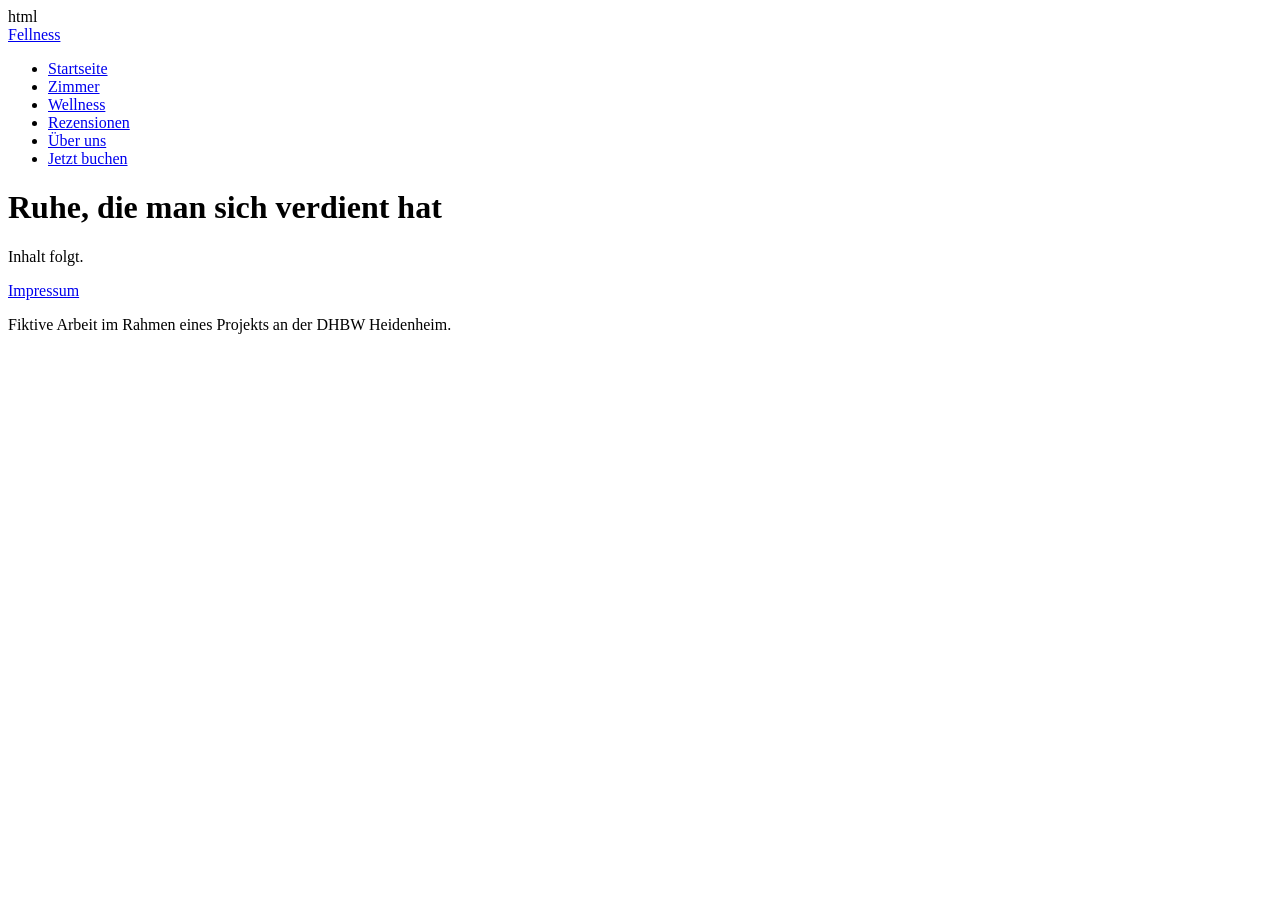
==== buchung.html @ 5ce26e52 "feat: alle Seiten mit Header und Footer anlegen" ====
html
<!DOCTYPE html>
<html lang="de">
<head>
  <meta charset="UTF-8">
  <meta name="viewport" content="width=device-width, initial-scale=1">
  <title>Fellness – Wellness-Hotel</title>
  <link rel="stylesheet" href="css/style.css">
</head>
<body>
  <header>
    <a href="index.html">Fellness</a>
    <nav aria-label="Hauptnavigation">
      <ul>
        <li><a href="index.html" aria-current="page">Startseite</a></li>
        <li><a href="zimmer.html">Zimmer</a></li>
        <li><a href="wellness.html">Wellness</a></li>
        <li><a href="rezensionen.html">Rezensionen</a></li>
        <li><a href="ueber-uns.html">Über uns</a></li>
        <li><a href="buchung.html">Jetzt buchen</a></li>
      </ul>
    </nav>
  </header>

  <main>
    <h1>Ruhe, die man sich verdient hat</h1>
    <p>Inhalt folgt.</p>
  </main>

  <footer>
    <p><a href="impressum.html">Impressum</a></p>
    <p>Fiktive Arbeit im Rahmen eines Projekts an der DHBW Heidenheim.</p>
  </footer>
</body>
</html>
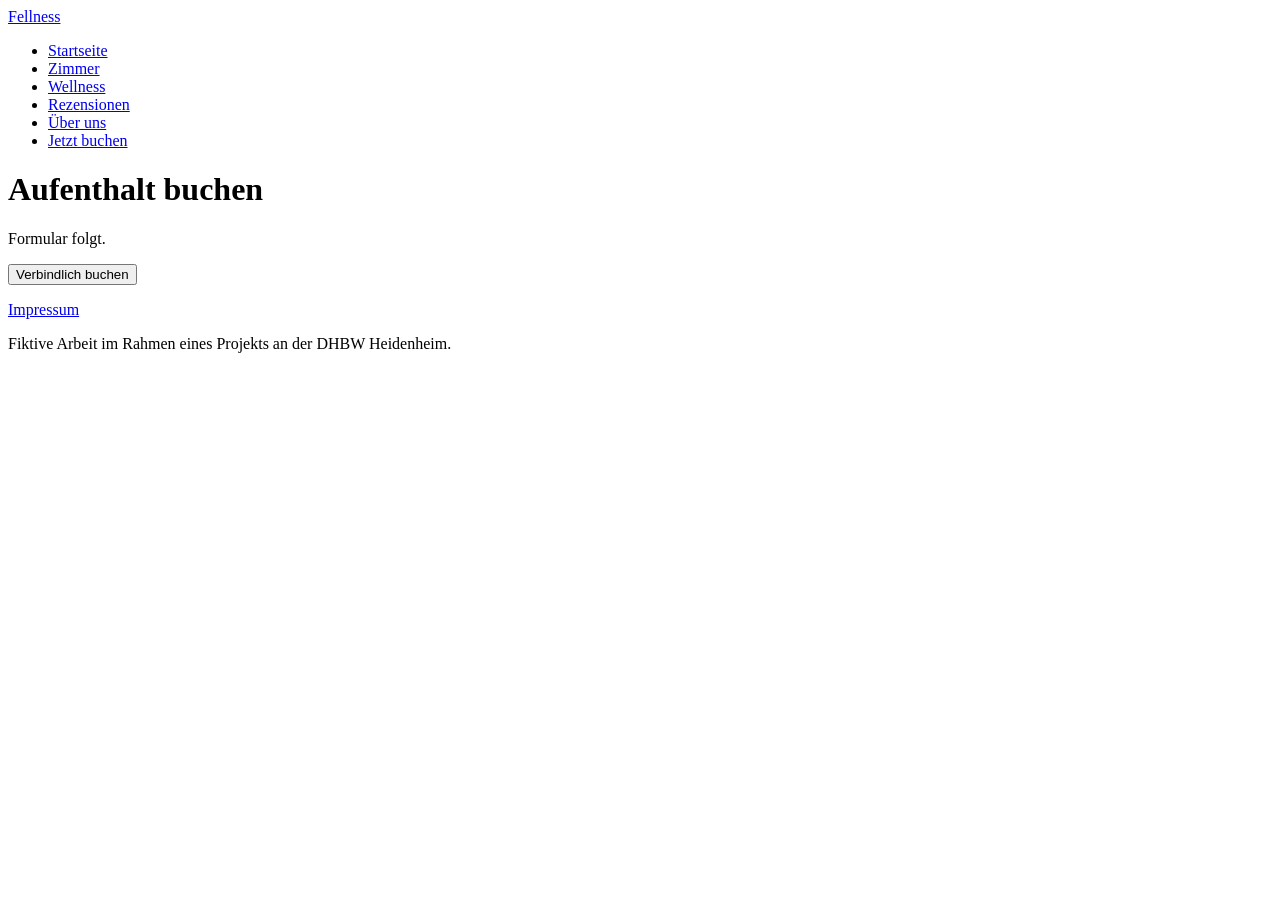
==== commit 2c27b5c1: "fix: vollständige Seiten mit eigenem Titel und h1 - Seiten waren Kopien der index.html bzw. unvollst" ====
--- a/buchung.html
+++ b/buchung.html
@@ -1,10 +1,9 @@
-html
 <!DOCTYPE html>
 <html lang="de">
 <head>
   <meta charset="UTF-8">
   <meta name="viewport" content="width=device-width, initial-scale=1">
-  <title>Fellness – Wellness-Hotel</title>
+  <title>Buchung – Fellness</title>
   <link rel="stylesheet" href="css/style.css">
 </head>
 <body>
@@ -12,19 +11,22 @@
     <a href="index.html">Fellness</a>
     <nav aria-label="Hauptnavigation">
       <ul>
-        <li><a href="index.html" aria-current="page">Startseite</a></li>
+        <li><a href="index.html">Startseite</a></li>
         <li><a href="zimmer.html">Zimmer</a></li>
         <li><a href="wellness.html">Wellness</a></li>
         <li><a href="rezensionen.html">Rezensionen</a></li>
         <li><a href="ueber-uns.html">Über uns</a></li>
-        <li><a href="buchung.html">Jetzt buchen</a></li>
+        <li><a href="buchung.html" aria-current="page">Jetzt buchen</a></li>
       </ul>
     </nav>
   </header>
 
   <main>
-    <h1>Ruhe, die man sich verdient hat</h1>
-    <p>Inhalt folgt.</p>
+    <h1>Aufenthalt buchen</h1>
+    <p>Formular folgt.</p>
+    <form action="danke.html">
+      <button type="submit">Verbindlich buchen</button>
+    </form>
   </main>
 
   <footer>
@@ -32,4 +34,4 @@
     <p>Fiktive Arbeit im Rahmen eines Projekts an der DHBW Heidenheim.</p>
   </footer>
 </body>
-</html>+</html>
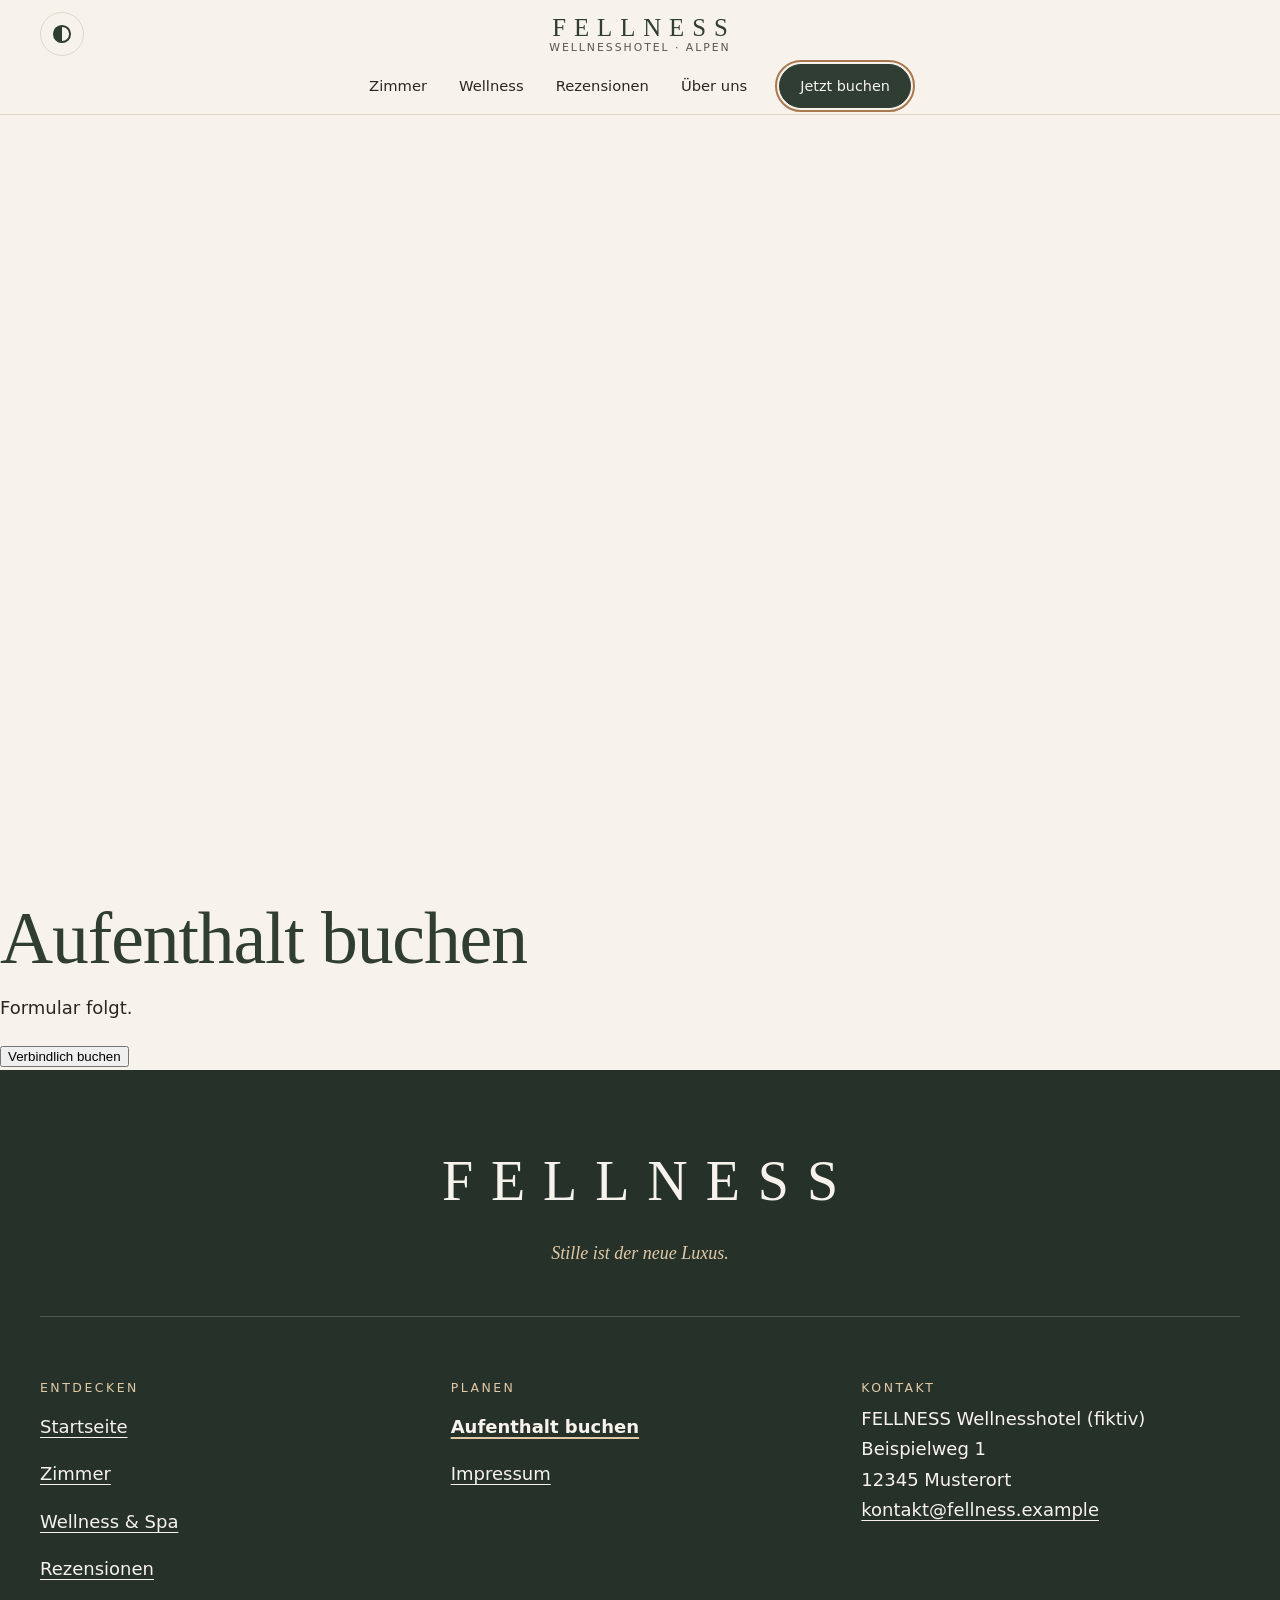
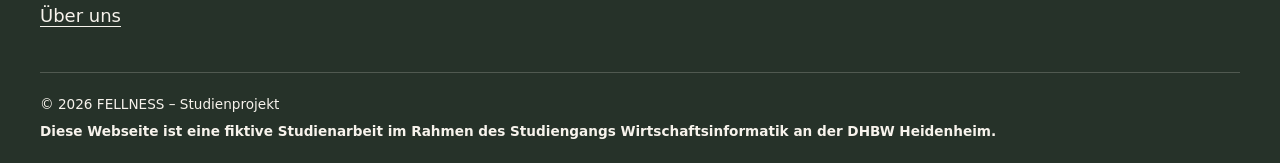
==== commit e87a7cee: "feat: Header und Footer für index, zimmer, zimmer-detail, buchung, danke" ====
--- a/buchung.html
+++ b/buchung.html
@@ -8,20 +8,33 @@
 </head>
 <body>
   <header>
-    <a href="index.html">Fellness</a>
-    <nav aria-label="Hauptnavigation">
-      <ul>
-        <li><a href="index.html">Startseite</a></li>
-        <li><a href="zimmer.html">Zimmer</a></li>
-        <li><a href="wellness.html">Wellness</a></li>
-        <li><a href="rezensionen.html">Rezensionen</a></li>
-        <li><a href="ueber-uns.html">Über uns</a></li>
-        <li><a href="buchung.html" aria-current="page">Jetzt buchen</a></li>
-      </ul>
-    </nav>
+  <input type="checkbox" id="darkmode-toggle" class="visually-hidden">
+  <div class="site-wrapper">
+    <a class="skip-link" href="#main">Zum Inhalt springen</a>
+
+    <header class="site-header">
+      <div class="container header-inner">
+        <label class="darkmode-label" for="darkmode-toggle"><span class="visually-hidden">Dunkles Design ein- oder ausschalten</span></label>
+        <a class="brand" href="index.html">
+          <span class="brand-name">FELLNESS</span>
+          <span class="brand-place">Wellnesshotel · Alpen</span>
+        </a>
+        <input type="checkbox" id="nav-toggle" class="nav-toggle visually-hidden">
+        <label class="nav-burger" for="nav-toggle">Menü</label>
+        <nav class="site-nav" aria-label="Hauptnavigation">
+          <ul>
+            <li><a href="zimmer.html">Zimmer</a></li>
+            <li><a href="wellness.html">Wellness</a></li>
+            <li><a href="rezensionen.html">Rezensionen</a></li>
+            <li><a href="ueber-uns.html">Über uns</a></li>
+            <li><a class="btn" href="buchung.html" aria-current="page">Jetzt buchen</a></li>
+          </ul>
+        </nav>
+      </div>
+    </header>
   </header>
 
-  <main>
+  <main id="main">
     <h1>Aufenthalt buchen</h1>
     <p>Formular folgt.</p>
     <form action="danke.html">
@@ -30,8 +43,47 @@
   </main>
 
   <footer>
-    <p><a href="impressum.html">Impressum</a></p>
-    <p>Fiktive Arbeit im Rahmen eines Projekts an der DHBW Heidenheim.</p>
+    <footer class="site-footer">
+      <div class="container">
+        <div class="footer-head">
+          <p class="footer-brand">FELLNESS</p>
+          <p class="footer-claim">Stille ist der neue Luxus.</p>
+        </div>
+        <div class="footer-grid">
+          <nav aria-labelledby="footer-entdecken">
+            <h2 class="footer-title" id="footer-entdecken">Entdecken</h2>
+            <ul>
+              <li><a href="index.html">Startseite</a></li>
+              <li><a href="zimmer.html">Zimmer</a></li>
+              <li><a href="wellness.html">Wellness &amp; Spa</a></li>
+              <li><a href="rezensionen.html">Rezensionen</a></li>
+              <li><a href="ueber-uns.html">Über uns</a></li>
+            </ul>
+          </nav>
+          <nav aria-labelledby="footer-planen">
+            <h2 class="footer-title" id="footer-planen">Planen</h2>
+            <ul>
+              <li><a href="buchung.html" aria-current="page">Aufenthalt buchen</a></li>
+              <li><a href="impressum.html">Impressum</a></li>
+            </ul>
+          </nav>
+          <div>
+            <h2 class="footer-title">Kontakt</h2>
+            <address>
+              FELLNESS Wellnesshotel (fiktiv)<br>
+              Beispielweg 1<br>
+              12345 Musterort<br>
+              <a href="mailto:kontakt@fellness.example">kontakt@fellness.example</a>
+            </address>
+          </div>
+        </div>
+        <div class="footer-bottom">
+          <p>© 2026 FELLNESS – Studienprojekt</p>
+          <p class="dhbw-disclaimer">Diese Webseite ist eine fiktive Studienarbeit im Rahmen des Studiengangs Wirtschaftsinformatik an der DHBW Heidenheim.</p>
+        </div>
+      </div>
+    </footer>
+  </div>
   </footer>
 </body>
 </html>
--- a/css/style.css
+++ b/css/style.css
@@ -0,0 +1,2437 @@
+/* ==========================================================================
+   FELLNESS – Alpenhotel für Digital Detox, Silent Luxury & Wellness
+   Designsystem „Chalet“: Holz, Naturstein, Moos und Kupfer, Rundbögen als Leitmotiv
+   Reines CSS, kein JavaScript · Webseiten-Projekt 2026, DHBW Heidenheim (fiktives Hotel)
+
+   Inhalt
+   1.  Design-Variablen (hell + Dark Mode)
+   2.  Reset und Basis
+   3.  Typografie und kleine Textbausteine
+   4.  Layout-Hilfen (Container, Sektionen, Abschnittsköpfe)
+   5.  Header und Navigation (Logo zentriert)
+   6.  Buttons und Textlinks
+   7.  Rundbogen-Bilder (Leitmotiv)
+   8.  Seiteneinstiege: geteiltes Titelbild und kompakter Einstieg
+   9.  Startseite: Schritte, Konzept, Preiskarte, Bildbühne, Kennzahlen, Zitat
+   10. Karten, Raster, Listen
+   11. Suiten-Zeilen (Daten & Matrix, Teil 1)
+   12. Kapitel im Zickzack (Philosophie)
+   13. Bento-Raster (Wellness, Umgebung)
+   14. Programm-Auswahl und Filter ohne JavaScript
+   15. Editorial-Bänder (Hotel)
+   16. Tabellen, Kennzahlen, SWOT (Daten & Matrix, Teil 2)
+   17. Bewertungen als Pinnwand (Rezensionen)
+   18. FAQ, Hinweise
+   19. Formular
+   20. Textseite (Impressum)
+   21. Abschluss-Band und Footer
+   22. Responsive Anpassungen (Mobile First)
+   23. Animationen (nur ohne „Bewegung reduzieren“)
+   24. Barrierefreiheit und Druck
+   ========================================================================== */
+
+
+/* 1. DESIGN-VARIABLEN ------------------------------------------------------
+   Alle Farben stehen nur hier. Der Dark Mode überschreibt nur diese Variablen.
+   Kontraste (WCAG-Formel berechnet) stehen in der README. */
+:root {
+  /* Grundpalette */
+  --moss: #2f3d33;         /* Moosgrün: Überschriften, Buttons, dunkle Flächen */
+  --moss-deep: #263229;    /* dunkleres Moos für den Footer */
+  --cream: #f7f3ec;        /* Seitenhintergrund */
+  --sand: #ece4d8;         /* getönte Abschnitte */
+  --walnut: #2b2622;       /* Fließtext */
+  --copper: #a8784f;       /* nur Deko: Linien, Rahmen, Muster (3,5 : 1) */
+  --paper: #fffdf9;        /* Karten */
+
+  /* Rollen-Variablen: Diese nutzen die Komponenten */
+  --color-bg: var(--cream);
+  --color-surface: var(--paper);
+  --color-tint: var(--sand);
+  --color-text: var(--walnut);
+  --color-heading: var(--moss);
+  --color-muted: #5c544c;
+  --color-accent: var(--copper);
+  --color-accent-text: #7c5530;          /* Kupfer für kleine Texte, mind. 5,2 : 1 */
+  --color-dark: var(--moss);
+  --color-footer: var(--moss-deep);
+  --color-on-dark: var(--cream);
+  --color-accent-on-dark: #e2c9a6;
+  --color-border: #e0d6c8;
+  --color-focus: var(--moss);
+  --color-focus-on-dark: #e2c9a6;
+  --color-error: #a12f2f;
+  --color-btn-bg: var(--moss);
+  --color-btn-text: var(--cream);
+  --color-btn-hover: #7c5530;
+  --color-table-head: var(--moss);
+  --color-table-head-text: var(--cream);
+  --color-stripe: #f3ede3;
+  --color-input-bg: var(--paper);
+
+  /* Schriften: nur Systemschriften, keine Webfonts */
+  --font-heading: Georgia, "Times New Roman", serif;
+  --font-body: system-ui, "Segoe UI", Roboto, Helvetica, Arial, sans-serif;
+
+  /* Abstände */
+  --space-xs: 0.5rem;
+  --space-s: 1rem;
+  --space-m: 2rem;
+  --space-l: 4rem;
+  --space-xl: clamp(4rem, 8vw, 7rem);
+
+  /* Formen */
+  --radius: 6px;
+  --radius-l: 14px;
+  --radius-pill: 999px;
+  --arch: 999px 999px var(--radius-l) var(--radius-l);   /* Rundbogen oben */
+  --shadow: 0 16px 40px rgba(43, 38, 34, 0.10);
+
+  /* Sonstiges */
+  --tap-size: 2.75rem;                   /* 44 px Mindest-Klickfläche */
+  --transition: 0.25s ease;
+}
+
+/* Dark Mode ohne JavaScript: Die Checkbox #darkmode-toggle steht vor dem .site-wrapper.
+   Ist sie angehakt, setzt der Geschwisterselektor (~) die Variablen neu.
+   Grenze: Die Wahl wird beim Seitenwechsel nicht gespeichert. */
+#darkmode-toggle:checked ~ .site-wrapper {
+  --color-bg: #1a1714;
+  --color-surface: #23201c;
+  --color-tint: #201d19;
+  --color-text: #ece4d8;
+  --color-heading: #f3ece2;
+  --color-muted: #b8ad9f;
+  --color-accent-text: #d9b88f;
+  --color-dark: #11100e;
+  --color-footer: #0d0c0b;
+  --color-on-dark: #f7f3ec;
+  --color-accent-on-dark: #d9b88f;
+  --color-border: #3a342d;
+  --color-focus: #d9b88f;
+  --color-focus-on-dark: #d9b88f;
+  --color-error: #f0a3a3;
+  --color-btn-bg: #d9b88f;
+  --color-btn-text: #1a1714;
+  --color-btn-hover: #f3ece2;
+  --color-table-head: #11100e;
+  --color-table-head-text: #f3ece2;
+  --color-stripe: #201d19;
+  --color-input-bg: #1a1714;
+  --shadow: 0 16px 40px rgba(0, 0, 0, 0.35);
+}
+
+
+/* 2. RESET UND BASIS -------------------------------------------------------- */
+*,
+*::before,
+*::after {
+  box-sizing: border-box;
+}
+
+html {
+  scroll-behavior: smooth;
+  scroll-padding-top: 8rem; /* Sprungziele verschwinden nicht unter dem klebenden Header */
+}
+
+body {
+  margin: 0;
+  font-family: var(--font-body);
+  font-size: clamp(1rem, 0.3vw + 0.95rem, 1.125rem);
+  line-height: 1.7;
+  color: var(--walnut);
+  background: var(--cream);
+}
+
+.site-wrapper {
+  min-height: 100vh;
+  color: var(--color-text);
+  background: var(--color-bg);
+  transition: background-color var(--transition), color var(--transition);
+}
+
+img {
+  display: block;
+  max-width: 100%;
+  height: auto;
+}
+
+figure {
+  margin: 0;
+}
+
+figcaption {
+  margin-top: var(--space-xs);
+  font-size: 0.85rem;
+  color: var(--color-muted);
+}
+
+a {
+  color: var(--color-heading);
+  text-underline-offset: 0.2em;
+}
+
+a:hover {
+  color: var(--color-accent-text);
+}
+
+address {
+  font-style: normal;
+}
+
+/* Sichtbarer Tastaturfokus für alle bedienbaren Elemente */
+:focus-visible {
+  outline: 3px solid var(--color-focus);
+  outline-offset: 3px;
+}
+
+/* Auf dunklen Flächen wäre ein grüner Rahmen unsichtbar, daher Hellkupfer */
+.section--dark :focus-visible,
+.hero-split__text :focus-visible,
+.site-footer :focus-visible,
+.bento__item--dark :focus-visible {
+  outline-color: var(--color-focus-on-dark);
+}
+
+/* Nur für Screenreader sichtbar */
+.visually-hidden {
+  position: absolute;
+  width: 1px;
+  height: 1px;
+  margin: -1px;
+  padding: 0;
+  overflow: hidden;
+  clip: rect(0, 0, 0, 0);
+  white-space: nowrap;
+  border: 0;
+}
+
+/* Skip-Link: erscheint erst beim Tabben */
+.skip-link {
+  position: absolute;
+  left: 1rem;
+  top: -4rem;
+  z-index: 300;
+  padding: 0.75rem 1.25rem;
+  color: var(--cream);
+  background: var(--moss);
+  border-radius: var(--radius);
+}
+
+.skip-link:focus {
+  top: 1rem;
+  color: var(--cream);
+}
+
+
+/* 3. TYPOGRAFIE UND KLEINE TEXTBAUSTEINE ------------------------------------ */
+h1,
+h2,
+h3 {
+  margin: 0 0 var(--space-s);
+  font-family: var(--font-heading);
+  font-weight: 400;
+  color: var(--color-heading);
+  overflow-wrap: break-word; /* lange Wörter brechen auf 320 px um statt überzustehen */
+  hyphens: auto;
+}
+
+h1 {
+  font-size: clamp(2.4rem, 5vw + 1rem, 4.6rem);
+  line-height: 1.05;
+  letter-spacing: -0.015em;
+}
+
+h2 {
+  font-size: clamp(1.8rem, 2.5vw + 1rem, 2.8rem);
+  line-height: 1.15;
+  letter-spacing: -0.01em;
+}
+
+h3 {
+  font-size: clamp(1.25rem, 0.8vw + 1rem, 1.55rem);
+  line-height: 1.3;
+}
+
+p {
+  max-width: 68ch; /* begrenzte Zeilenlänge = bessere Lesbarkeit */
+  margin: 0 0 var(--space-s);
+}
+
+/* Vorzeile: kleine Kupfer-Versalien mit kurzer Linie davor */
+.eyebrow {
+  display: flex;
+  align-items: center;
+  gap: 0.75rem;
+  margin-bottom: var(--space-xs);
+  font-size: 0.78rem;
+  letter-spacing: 0.22em;
+  text-transform: uppercase;
+  color: var(--color-accent-text);
+}
+
+.eyebrow::before {
+  content: "";
+  flex: none;
+  width: 2rem;
+  height: 1px;
+  background: currentColor;
+}
+
+.text-center .eyebrow {
+  justify-content: center;
+}
+
+/* Kleine Versalienzeile in Karten */
+.kicker {
+  margin-bottom: 0.35rem;
+  font-size: 0.78rem;
+  letter-spacing: 0.18em;
+  text-transform: uppercase;
+  color: var(--color-muted);
+}
+
+.lead {
+  font-size: clamp(1.1rem, 0.6vw + 1rem, 1.35rem);
+  color: var(--color-muted);
+}
+
+/* Großer, kursiver Aussagesatz */
+.statement {
+  font-size: clamp(1.7rem, 2.4vw + 1rem, 2.8rem);
+  font-style: italic;
+  line-height: 1.25;
+}
+
+.note,
+.hint {
+  font-size: 0.88rem;
+  color: var(--color-muted);
+}
+
+.price {
+  font-family: var(--font-heading);
+  font-size: 1.35rem;
+  color: var(--color-heading);
+}
+
+.text-center {
+  text-align: center;
+}
+
+.text-center p {
+  margin-inline: auto;
+}
+
+
+/* 4. LAYOUT-HILFEN ---------------------------------------------------------- */
+.container {
+  width: min(100% - 2.5rem, 75rem);
+  margin-inline: auto;
+}
+
+.container--narrow {
+  width: min(100% - 2.5rem, 48rem);
+}
+
+.section {
+  padding-block: var(--space-xl);
+}
+
+/* Getönter Abschnitt (Sandstein) */
+.section--surface {
+  background: var(--color-tint);
+}
+
+/* „Höhenlinien“ wie auf einer Wanderkarte: konzentrische Ringe, sehr zart */
+.section--pattern {
+  background-image:
+    repeating-radial-gradient(circle at 90% 10%, transparent 0 34px, rgba(168, 120, 79, 0.14) 34px 35px),
+    repeating-radial-gradient(circle at 5% 100%, transparent 0 46px, rgba(168, 120, 79, 0.10) 46px 47px);
+}
+
+.section--dark {
+  color: var(--color-on-dark);
+  background: var(--color-dark);
+}
+
+.section--dark h2,
+.section--dark h3,
+.section--dark a,
+.section--dark .lead {
+  color: var(--color-on-dark);
+}
+
+.section--dark .eyebrow {
+  color: var(--color-accent-on-dark);
+}
+
+.section-head {
+  margin-bottom: var(--space-l);
+}
+
+/* Abschnittskopf: Überschrift links, Einleitung rechts */
+.split-head {
+  display: grid;
+  gap: var(--space-s) var(--space-l);
+  align-items: end;
+  margin-bottom: var(--space-l);
+}
+
+.split-head h2,
+.split-head > p {
+  margin-bottom: 0;
+}
+
+.split-head > p {
+  color: var(--color-muted);
+}
+
+
+/* 5. HEADER UND NAVIGATION -------------------------------------------------- */
+/* Mobil: [Dark Mode] [Logo] [Menü]. Ab 1024 px: Logo oben zentriert, Navigation darunter. */
+.site-header {
+  position: sticky;
+  top: 0;
+  z-index: 200;
+  background: var(--color-bg);
+  border-bottom: 1px solid var(--color-border);
+}
+
+.header-inner {
+  display: grid;
+  grid-template-columns: var(--tap-size) 1fr var(--tap-size);
+  grid-template-areas:
+    "dark brand burger"
+    "nav  nav   nav";
+  align-items: center;
+  gap: 0 var(--space-s);
+  padding-block: 0.6rem;
+}
+
+.brand {
+  grid-area: brand;
+  display: flex;
+  flex-direction: column;
+  align-items: center;
+  line-height: 1.1;
+  text-align: center;
+  text-decoration: none;
+  color: var(--color-heading);
+}
+
+.brand-name {
+  font-family: var(--font-heading);
+  font-size: 1.55rem;
+  letter-spacing: 0.32em;
+  margin-right: -0.32em; /* gleicht die Sperrung des letzten Buchstabens aus */
+}
+
+.brand-place {
+  font-size: 0.68rem;
+  letter-spacing: 0.18em;
+  text-transform: uppercase;
+  color: var(--color-muted);
+}
+
+/* Dark-Mode-Schalter und Menü-Knopf: runde bzw. pillenförmige Labels */
+.darkmode-label,
+.nav-burger {
+  display: inline-flex;
+  align-items: center;
+  justify-content: center;
+  min-width: var(--tap-size);
+  min-height: var(--tap-size);
+  font-size: 0.85rem;
+  color: var(--color-heading);
+  border: 1px solid var(--color-border);
+  border-radius: var(--radius-pill);
+  cursor: pointer;
+}
+
+.darkmode-label {
+  grid-area: dark;
+  justify-self: start; /* nicht auf Spaltenbreite strecken */
+}
+
+.nav-burger {
+  grid-area: burger;
+  padding-inline: 0.9rem;
+  justify-self: end;
+}
+
+.darkmode-label:hover,
+.nav-burger:hover {
+  border-color: var(--color-accent);
+}
+
+/* Halb gefüllter Kreis als Symbol */
+.darkmode-label::before {
+  content: "";
+  width: 1.1rem;
+  height: 1.1rem;
+  border: 2px solid var(--color-heading);
+  border-radius: 50%;
+  background: linear-gradient(90deg, var(--color-heading) 50%, transparent 50%);
+}
+
+#darkmode-toggle:checked ~ .site-wrapper .darkmode-label::before {
+  background: linear-gradient(90deg, transparent 50%, var(--color-heading) 50%);
+}
+
+/* Unsichtbare Checkboxen: das Label bekommt den Fokusrahmen */
+#darkmode-toggle:focus-visible ~ .site-wrapper .darkmode-label,
+.nav-toggle:focus-visible + .nav-burger {
+  outline: 3px solid var(--color-focus);
+  outline-offset: 3px;
+}
+
+/* Mobiles Menü: Ist #nav-toggle angehakt, wird die Navigation sichtbar */
+.site-nav {
+  grid-area: nav;
+  display: none;
+  padding-block: var(--space-s);
+}
+
+.nav-toggle:checked ~ .site-nav {
+  display: block;
+}
+
+.site-nav ul {
+  display: flex;
+  flex-direction: column;
+  gap: 0.25rem;
+  margin: 0;
+  padding: 0;
+  list-style: none;
+}
+
+.site-nav a:not(.btn) {
+  display: block;
+  min-height: var(--tap-size);
+  padding: 0.65rem 0;
+  text-decoration: none;
+  color: var(--color-text);
+  border-bottom: 1px solid var(--color-border);
+}
+
+.site-nav a:not(.btn):hover {
+  color: var(--color-accent-text);
+}
+
+/* Aktuelle Seite: Kupferlinie + fett (nicht nur Farbe) */
+.site-nav a[aria-current="page"]:not(.btn) {
+  font-weight: 600;
+  border-bottom-color: var(--color-accent);
+}
+
+.site-nav .btn {
+  margin-top: var(--space-xs);
+}
+
+
+/* 6. BUTTONS UND TEXTLINKS -------------------------------------------------- */
+.btn {
+  display: inline-flex;
+  align-items: center;
+  justify-content: center;
+  min-height: var(--tap-size);
+  padding: 0.7rem 1.6rem;
+  font-family: var(--font-body);
+  font-size: 0.95rem;
+  line-height: 1.3;
+  text-align: center;
+  text-decoration: none;
+  color: var(--color-btn-text);
+  background: var(--color-btn-bg);
+  border: 1px solid var(--color-btn-bg);
+  border-radius: var(--radius-pill);
+  cursor: pointer;
+  transition: background-color var(--transition), color var(--transition), border-color var(--transition);
+}
+
+.btn:hover {
+  color: var(--color-btn-text);
+  background: var(--color-btn-hover);
+  border-color: var(--color-btn-hover);
+}
+
+.btn--outline {
+  color: var(--color-btn-bg);
+  background: transparent;
+}
+
+.btn--outline:hover {
+  color: var(--color-btn-text);
+}
+
+/* Auf dunklem Grund: hell gefüllt bzw. heller Rahmen */
+.btn--light,
+.section--dark .btn {
+  color: var(--moss);
+  background: var(--cream);
+  border-color: var(--cream);
+}
+
+.btn--light:hover,
+.section--dark .btn:hover {
+  color: var(--moss);
+  background: var(--color-accent-on-dark);
+  border-color: var(--color-accent-on-dark);
+}
+
+.btn--ghost,
+.section--dark .btn--outline {
+  color: var(--cream);
+  background: transparent;
+  border-color: rgba(247, 243, 236, 0.6);
+}
+
+.btn--ghost:hover,
+.section--dark .btn--outline:hover {
+  color: var(--moss);
+  background: var(--cream);
+}
+
+.site-nav .btn[aria-current="page"] {
+  outline: 2px solid var(--color-accent);
+  outline-offset: 2px;
+}
+
+.btn-row {
+  display: flex;
+  flex-wrap: wrap;
+  gap: 0.75rem;
+  margin-top: var(--space-s);
+}
+
+.text-center .btn-row {
+  justify-content: center;
+}
+
+/* Textlink mit Unterstrich und Pfeil als ruhige Alternative zum Button */
+.link-more {
+  display: inline-flex;
+  align-items: center;
+  gap: 0.5rem;
+  padding-block: 0.4rem;
+  font-size: 0.95rem;
+  color: var(--color-heading);
+  text-decoration: none;
+  border-bottom: 1px solid var(--color-accent);
+}
+
+.link-more::after {
+  content: "→";
+  transition: transform var(--transition);
+}
+
+.link-more:hover {
+  color: var(--color-accent-text);
+}
+
+
+/* 7. RUNDBOGEN-BILDER (LEITMOTIV) ------------------------------------------- */
+/* Bilder mit Rundbogen oben erinnern an Alpen-Fenster und Bergprofile.
+   Die Form entsteht nur über border-radius, das Bild selbst bleibt rechteckig. */
+.arch {
+  width: 100%;
+  aspect-ratio: 4 / 5;
+  object-fit: cover;
+  border-radius: var(--arch);
+  background: var(--color-border); /* Fläche, solange das Bild lädt */
+}
+
+/* Fläche statt Foto (Wald-Suite): gleiche Form, Kennzahl in Serifenschrift */
+.arch--visual {
+  display: flex;
+  flex-direction: column;
+  align-items: center;
+  justify-content: center;
+  gap: 0.25rem;
+  font-size: 0.8rem;
+  letter-spacing: 0.18em;
+  text-transform: uppercase;
+  color: var(--color-on-dark);
+  background: var(--color-dark);
+}
+
+.arch__figure {
+  font-family: var(--font-heading);
+  font-size: clamp(2.6rem, 5vw, 4rem);
+  letter-spacing: 0;
+  text-transform: none;
+  color: var(--color-accent-on-dark);
+}
+
+/* Normale Bilder: weiche Ecken */
+.media {
+  width: 100%;
+  aspect-ratio: 3 / 2;
+  object-fit: cover;
+  border-radius: var(--radius-l);
+  background: var(--color-border);
+}
+
+
+/* 8. SEITENEINSTIEGE -------------------------------------------------------- */
+/* Startseite: geteiltes Titelbild. Mobil Text über Bild, ab 1024 px nebeneinander. */
+.hero-split {
+  display: grid;
+  background: var(--color-bg);
+}
+
+.hero-split__text {
+  display: flex;
+  flex-direction: column;
+  justify-content: center;
+  padding: var(--space-l) max(1.25rem, (100vw - 75rem) / 2);
+  color: var(--color-on-dark);
+  background: var(--color-dark);
+}
+
+.hero-split__text h1 {
+  max-width: 12ch;
+  color: var(--color-on-dark);
+}
+
+.hero-split__text .eyebrow {
+  color: var(--color-accent-on-dark);
+}
+
+.hero-split__text .lead {
+  color: var(--color-on-dark);
+}
+
+/* Drei Kennzahlen unter dem Text */
+.hero-split__facts {
+  display: grid;
+  grid-template-columns: repeat(3, 1fr);
+  gap: var(--space-s);
+  max-width: 30rem;
+  margin: var(--space-m) 0 0;
+  padding-top: var(--space-s);
+  border-top: 1px solid rgba(247, 243, 236, 0.25);
+}
+
+.hero-split__facts div {
+  display: flex;
+  flex-direction: column;
+}
+
+.hero-split__facts dt {
+  font-size: 0.8rem;
+  color: var(--color-accent-on-dark);
+}
+
+.hero-split__facts dd {
+  order: -1; /* Zahl optisch über der Beschriftung, im HTML danach */
+  margin: 0;
+  font-family: var(--font-heading);
+  font-size: clamp(1.4rem, 2vw + 0.8rem, 2rem);
+}
+
+.hero-split__media {
+  padding: var(--space-m) 1.25rem;
+}
+
+.arch--hero {
+  aspect-ratio: 4 / 5;
+  object-position: 68% center; /* Gebäude und Pool bleiben im Bild */
+}
+
+/* Unterseiten: kompakter Einstieg auf Sandstein mit Bogen-Abschluss unten */
+.hero {
+  padding-block: var(--space-l);
+  background: var(--color-tint);
+  border-radius: 0 0 50% 50% / 0 0 2.5rem 2.5rem;
+}
+
+.hero h1 {
+  font-size: clamp(2.1rem, 4vw + 1rem, 3.6rem);
+}
+
+.hero-grid {
+  display: grid;
+  gap: var(--space-m);
+  align-items: center;
+}
+
+
+/* 9. STARTSEITE -------------------------------------------------------------- */
+/* Drei Schritte: Nummer im Kreis aus einem CSS-Zähler */
+.steps {
+  display: grid;
+  gap: var(--space-m);
+  margin: 0;
+  padding: 0;
+  list-style: none;
+  counter-reset: schritt;
+}
+
+.step {
+  position: relative;
+  padding: var(--space-m);
+  text-align: center;
+  background: var(--color-surface);
+  border: 1px solid var(--color-border);
+  border-radius: var(--radius-l);
+  counter-increment: schritt;
+}
+
+.step::before {
+  content: counter(schritt);
+  display: grid;
+  place-items: center;
+  width: 3.25rem;
+  height: 3.25rem;
+  margin: 0 auto var(--space-s);
+  font-family: var(--font-heading);
+  font-size: 1.4rem;
+  font-style: italic;
+  color: var(--color-accent-text);
+  border: 1px solid var(--color-accent);
+  border-radius: 50%;
+}
+
+.step p {
+  margin-inline: auto;
+  margin-bottom: 0;
+}
+
+/* Konzept: Text und drei versetzte Bilder */
+.concept {
+  display: grid;
+  gap: var(--space-l);
+  align-items: center;
+}
+
+.photo-trio {
+  display: grid;
+  grid-template-columns: 1.1fr 1fr;
+  grid-template-rows: auto auto;
+  gap: var(--space-s);
+}
+
+.photo-trio img {
+  width: 100%;
+  object-fit: cover;
+  border-radius: var(--radius-l);
+}
+
+.photo-trio__a {
+  grid-row: 1 / 3;
+  height: 100%;
+  border-radius: var(--arch);
+}
+
+.photo-trio__b,
+.photo-trio__c {
+  aspect-ratio: 1 / 1;
+}
+
+/* Preiskarte: Suitenname – gepunktete Linie – Preis */
+.rate-card {
+  display: grid;
+  gap: var(--space-l);
+  align-items: center;
+}
+
+.rate-list {
+  margin: var(--space-m) 0 var(--space-s);
+  padding: 0;
+  list-style: none;
+  border-top: 1px solid var(--color-border);
+}
+
+.rate-list__row {
+  display: flex;
+  align-items: baseline;
+  gap: 0.75rem;
+  min-height: var(--tap-size);
+  padding-block: 1rem;
+  text-decoration: none;
+  color: var(--color-text);
+  border-bottom: 1px solid var(--color-border);
+}
+
+/* Die gepunktete Linie ist ein Pseudoelement, das per order zwischen Name und Preis rückt */
+.rate-list__row::before {
+  content: "";
+  order: 2;
+  flex: 1;
+  min-width: 1rem;
+  border-bottom: 2px dotted var(--color-accent);
+}
+
+.rate-list__name {
+  order: 1;
+  font-family: var(--font-heading);
+  font-size: 1.3rem;
+  color: var(--color-heading);
+}
+
+.rate-list__meta {
+  display: block;
+  font-family: var(--font-body);
+  font-size: 0.85rem;
+  color: var(--color-muted);
+}
+
+.rate-list__price {
+  order: 3;
+  font-family: var(--font-heading);
+  font-size: 1.2rem;
+  white-space: nowrap;
+  color: var(--color-accent-text);
+}
+
+.rate-list__row:hover .rate-list__name {
+  color: var(--color-accent-text);
+}
+
+.rate-card__media {
+  max-width: 26rem;
+  justify-self: center;
+}
+
+/* Bildbühne: großes Bild, Textkarte überlappt es */
+.stage {
+  display: grid;
+}
+
+.stage__img {
+  width: 100%;
+  height: clamp(18rem, 55vw, 40rem);
+  object-fit: cover;
+}
+
+.stage__card {
+  position: relative;
+  max-width: 34rem;
+  margin-top: -4rem;
+  padding: var(--space-m);
+  background: var(--color-surface);
+  border-radius: var(--radius-l);
+  box-shadow: var(--shadow);
+}
+
+.stage__card > :last-child {
+  margin-bottom: 0;
+}
+
+/* Kennzahlen der Umgebung */
+.landmarks {
+  display: grid;
+  grid-template-columns: repeat(auto-fit, minmax(min(100%, 16rem), 1fr));
+  gap: var(--space-m);
+  margin: 0 0 var(--space-m);
+  padding: 0;
+  list-style: none;
+}
+
+.landmark {
+  padding: var(--space-m);
+  background: var(--color-surface);
+  border-radius: var(--radius-l);
+}
+
+.landmark__value {
+  margin-bottom: var(--space-xs);
+  padding-bottom: var(--space-xs);
+  font-family: var(--font-heading);
+  font-size: clamp(2rem, 3vw + 1rem, 2.8rem);
+  line-height: 1.1;
+  color: var(--color-accent-text);
+  border-bottom: 1px solid var(--color-border);
+}
+
+.landmark > :last-child {
+  margin-bottom: 0;
+}
+
+/* Gästestimme */
+.testimonial {
+  text-align: center;
+}
+
+.testimonial .eyebrow {
+  justify-content: center;
+}
+
+.testimonial p {
+  margin-inline: auto;
+}
+
+.testimonial__author {
+  font-weight: 600;
+}
+
+
+/* 10. KARTEN, RASTER, LISTEN ------------------------------------------------ */
+/* auto-fit + minmax: Spaltenzahl passt sich automatisch an die Breite an */
+.card-grid {
+  display: grid;
+  grid-template-columns: repeat(auto-fit, minmax(min(100%, 16rem), 1fr));
+  gap: var(--space-m);
+  margin: 0;
+  padding: 0;
+  list-style: none;
+}
+
+.card-grid--2 {
+  grid-template-columns: 1fr;
+}
+
+.card {
+  display: flex;
+  flex-direction: column;
+  gap: 0.5rem;
+  padding: var(--space-m);
+  background: var(--color-surface);
+  border: 1px solid var(--color-border);
+  border-radius: var(--radius-l);
+}
+
+.card > :last-child {
+  margin-bottom: 0;
+}
+
+/* Liste mit Häkchen aus CSS-Rahmen (kein Icon-Font) */
+.check-list {
+  margin: 0 0 var(--space-s);
+  padding: 0;
+  list-style: none;
+}
+
+.check-list li {
+  position: relative;
+  margin-bottom: 0.4rem;
+  padding-left: 1.6rem;
+}
+
+.check-list li::before {
+  content: "";
+  position: absolute;
+  left: 0.25rem;
+  top: 0.35em;
+  width: 0.45rem;
+  height: 0.85rem;
+  border: solid var(--color-accent-text);
+  border-width: 0 2px 2px 0;
+  transform: rotate(45deg);
+}
+
+
+/* 11. SUITEN-ZEILEN ----------------------------------------------------------- */
+/* Jede Suite als große Zeile: Bogenbild + Text. Ab Tablet wechselt die Seite. */
+.suite-rows {
+  display: grid;
+  gap: var(--space-xl);
+}
+
+.suite-row {
+  display: grid;
+  gap: var(--space-m);
+  align-items: center;
+}
+
+.suite-row .arch {
+  aspect-ratio: 1 / 1;
+}
+
+.suite-row__media {
+  max-width: 30rem;
+}
+
+.suite-row__body > :last-child {
+  margin-bottom: 0;
+}
+
+
+/* 11b. SUITEN-KARTEN UND KATEGORIE-FILTER (Highlight 1, nur CSS) ------------- */
+/* Prinzip: Radio-Buttons (#f-alle, #f-wald, #f-panorama) liegen VOR dem Kartenraster
+   im selben Container .suite-filter. :has() prüft, welcher Radio-Button gewählt ist,
+   und blendet alle Karten mit anderer data-kategorie aus.
+   Grenze: Ältere Browser ohne :has() zeigen einfach alle Suiten (nichts geht verloren). */
+.suite-filter .programs {
+  margin-bottom: var(--space-m);
+}
+
+.suite-grid {
+  display: grid;
+  grid-template-columns: 1fr;
+  gap: var(--space-m);
+  margin: 0;
+  padding: 0;
+}
+
+.suite-card {
+  display: flex;
+  flex-direction: column;
+  overflow: hidden;
+  background: var(--color-surface);
+  border: 1px solid var(--color-border);
+  border-radius: var(--radius-l);
+}
+
+.suite-card__media {
+  aspect-ratio: 3 / 2;
+  overflow: hidden;
+  background: var(--color-tint);
+}
+
+.suite-card__media img {
+  width: 100%;
+  height: 100%;
+  object-fit: cover;
+}
+
+.suite-card__body {
+  display: flex;
+  flex: 1;
+  flex-direction: column;
+  gap: 0.5rem;
+  padding: var(--space-m);
+}
+
+.suite-card__body > :last-child {
+  margin-bottom: 0;
+}
+
+/* Preis und Button rutschen an den Kartenboden: alle Karten wirken gleich hoch */
+.suite-card .price {
+  margin-top: auto;
+}
+
+.suite-filter:has(#f-wald:checked) .suite-card:not([data-kategorie="wald"]),
+.suite-filter:has(#f-panorama:checked) .suite-card:not([data-kategorie="panorama"]) {
+  display: none;
+}
+
+
+/* 12. KAPITEL IM ZICKZACK (Philosophie) ------------------------------------- */
+/* Große, kursive Kapitelnummer aus einem CSS-Zähler, wechselnde Seiten ab Tablet */
+.chapters {
+  display: grid;
+  gap: var(--space-l);
+  counter-reset: kapitel;
+}
+
+.chapter {
+  display: grid;
+  gap: var(--space-s);
+  padding-top: var(--space-m);
+  border-top: 1px solid var(--color-border);
+  counter-increment: kapitel;
+}
+
+.chapter::before {
+  content: counter(kapitel, decimal-leading-zero);
+  font-family: var(--font-heading);
+  font-size: clamp(3rem, 6vw, 5.5rem);
+  font-style: italic;
+  line-height: 1;
+  color: var(--color-accent-text);
+}
+
+
+/* 13. BENTO-RASTER (Wellness, Umgebung) ------------------------------------- */
+/* Mobil eine Spalte, Tablet zwei, Desktop 12 Spalten mit wechselnden Spannweiten.
+   Kacheln wechseln zwischen Papier, Sandstein und Moos. */
+.bento {
+  display: grid;
+  gap: var(--space-s);
+}
+
+.bento__item {
+  display: flex;
+  flex-direction: column;
+  gap: var(--space-xs);
+  padding: var(--space-m);
+  background: var(--color-surface);
+  border-radius: var(--radius-l);
+}
+
+.bento__item > :last-child {
+  margin-bottom: 0;
+}
+
+.bento__item .media {
+  margin-bottom: var(--space-xs);
+}
+
+.bento__item--accent {
+  background: var(--color-tint);
+  border: 1px solid var(--color-accent);
+}
+
+.bento__item--dark {
+  color: var(--color-on-dark);
+  background: var(--color-dark);
+}
+
+.bento__item--dark h2,
+.bento__item--dark h3,
+.bento__item--dark a {
+  color: var(--color-on-dark);
+}
+
+/* Öffnungszeiten als Definitionsliste */
+.schedule {
+  display: grid;
+  grid-template-columns: max-content 1fr;
+  gap: 0.35rem 1.25rem;
+  margin: 0 0 var(--space-s);
+}
+
+.schedule dt {
+  font-weight: 600;
+  color: var(--color-heading);
+  font-variant-numeric: tabular-nums;
+}
+
+.schedule dd {
+  margin: 0;
+}
+
+
+/* 14. PROGRAMM-AUSWAHL UND FILTER OHNE JAVASCRIPT --------------------------- */
+/* Prinzip: unsichtbare Radio-Buttons + sichtbare Labels (Pillen).
+   „#p-detox:checked ~ #panel-detox“ zeigt das passende Panel.
+   Bedienung: Tab springt in die Gruppe, Pfeiltasten wechseln. */
+.programs {
+  display: flex;
+  flex-wrap: wrap;
+  gap: 0.5rem;
+}
+
+.programs__label {
+  display: inline-flex;
+  align-items: center;
+  min-height: var(--tap-size);
+  padding: 0.5rem 1.25rem;
+  font-size: 0.95rem;
+  color: var(--color-heading);
+  background: var(--color-surface);
+  border: 1px solid var(--color-border);
+  border-radius: var(--radius-pill);
+  cursor: pointer;
+}
+
+.programs__label:hover {
+  border-color: var(--color-accent);
+}
+
+/* Gewählt: Farbe UND Unterstreichung (nicht nur Farbe) */
+.programs__input:checked + .programs__label {
+  color: var(--color-btn-text);
+  background: var(--color-btn-bg);
+  border-color: var(--color-btn-bg);
+  text-decoration: underline;
+  text-underline-offset: 0.3em;
+}
+
+.programs__input:focus-visible + .programs__label {
+  outline: 3px solid var(--color-focus);
+  outline-offset: 3px;
+}
+
+.programs__panel {
+  display: none;
+  flex-basis: 100%;
+  margin-top: var(--space-s);
+  padding: var(--space-m);
+  background: var(--color-surface);
+  border-radius: var(--radius-l);
+}
+
+.programs__panel > :last-child {
+  margin-bottom: 0;
+}
+
+#p-detox:checked ~ #panel-detox,
+#p-silent:checked ~ #panel-silent,
+#p-wellness:checked ~ #panel-wellness {
+  display: block;
+}
+
+
+/* 15. EDITORIAL-BÄNDER (Hotel) ---------------------------------------------- */
+/* Mobil: Bild über Text. Ab 1024 px: Bild über 8 von 12 Spalten, Textkarte überlappt. */
+.band {
+  display: grid;
+  gap: var(--space-m);
+  align-items: center;
+}
+
+.band__media .media {
+  border-radius: 12rem 12rem var(--radius-l) var(--radius-l); /* flacher Bogen für Querformate */
+}
+
+.band__text {
+  position: relative;
+  z-index: 1;
+}
+
+.band__text > :last-child {
+  margin-bottom: 0;
+}
+
+
+/* 16. TABELLEN, KENNZAHLEN, SWOT -------------------------------------------- */
+/* Scroll-Container: Auf schmalen Bildschirmen scrollt nur die Tabelle.
+   tabindex="0" im HTML macht ihn per Tastatur scrollbar. */
+.table-scroll {
+  overflow-x: auto;
+  margin-bottom: var(--space-s);
+  background: var(--color-surface);
+  border: 1px solid var(--color-border);
+  border-radius: var(--radius-l);
+}
+
+.data-table {
+  width: 100%;
+  min-width: 40rem;
+  border-collapse: collapse;
+  font-size: 0.95rem;
+}
+
+.data-table--small {
+  min-width: 22rem;
+}
+
+.data-table caption {
+  padding: var(--space-s);
+  font-family: var(--font-heading);
+  font-size: 1.15rem;
+  text-align: left;
+  color: var(--color-heading);
+}
+
+.data-table th,
+.data-table td {
+  padding: 0.75rem 1rem;
+  text-align: left;
+  vertical-align: top;
+  border-top: 1px solid var(--color-border);
+}
+
+.data-table thead th {
+  font-weight: 400;
+  color: var(--color-table-head-text);
+  background: var(--color-table-head);
+}
+
+.data-table tbody th {
+  font-weight: 600;
+  color: var(--color-heading);
+}
+
+.data-table tbody tr:nth-child(even) {
+  background: var(--color-stripe);
+}
+
+.data-table tfoot th,
+.data-table tfoot td {
+  font-weight: 700;
+  border-top: 2px solid var(--color-heading);
+}
+
+/* Zahlen rechtsbündig mit gleich breiten Ziffern */
+.data-table .num {
+  text-align: right;
+  white-space: nowrap;
+  font-variant-numeric: tabular-nums;
+}
+
+.table-pair {
+  display: grid;
+  gap: var(--space-m);
+}
+
+/* Kennzahlenleiste: Zahl optisch über der Beschriftung (order) */
+.kpi-list {
+  display: grid;
+  grid-template-columns: repeat(auto-fit, minmax(min(100%, 9rem), 1fr));
+  gap: var(--space-s);
+  margin: var(--space-m) 0 0;
+}
+
+.kpi-list div {
+  display: flex;
+  flex-direction: column;
+  padding: var(--space-s);
+  text-align: center;
+  background: var(--color-surface);
+  border-radius: var(--radius-l);
+}
+
+.kpi-list dt {
+  font-size: 0.85rem;
+  color: var(--color-muted);
+}
+
+.kpi-list dd {
+  order: -1;
+  margin: 0;
+  font-family: var(--font-heading);
+  font-size: 1.7rem;
+  color: var(--color-heading);
+}
+
+/* Inhaltsverzeichnis in zwei Spalten */
+.toc {
+  margin: var(--space-s) 0 0;
+  padding-left: 1.25rem;
+  columns: 2 14rem;
+}
+
+.toc li {
+  padding-block: 0.2rem;
+}
+
+.swot {
+  display: grid;
+  gap: var(--space-s);
+}
+
+
+/* 16b. SPLIT-SCREEN (Layout C: Business Case und Philosophie) ---------------- */
+/* Editorial-Aufbau: links eine dunkle Spalte mit Kennzahlen (bleibt beim Scrollen
+   stehen), rechts nummerierte Argumente. Mobil stehen beide Spalten untereinander. */
+.split-screen {
+  display: grid;
+  gap: var(--space-m);
+}
+
+/* Grid-Kinder dürfen schmaler werden als ihr längstes Wort (sonst Überlauf bei 320 px) */
+.split-screen > * {
+  min-width: 0;
+}
+
+.split-screen__aside {
+  padding: var(--space-m);
+  color: var(--color-on-dark);
+  background: var(--color-dark);
+  border: 1px solid var(--color-border);
+  border-radius: var(--radius-l);
+}
+
+.split-screen__aside h2,
+.split-screen__aside h3 {
+  color: var(--color-on-dark);
+  hyphens: manual;   /* „Detox“ soll nicht mitten im Wort getrennt werden */
+}
+
+.split-screen__aside .eyebrow {
+  color: var(--color-accent-on-dark);
+  overflow-wrap: anywhere;
+}
+
+/* Zitat in der Persona-Karte: kleiner als das große Statement auf der Startseite */
+.card .statement {
+  margin-top: auto;
+  font-size: 1.35rem;
+}
+
+.split-screen__aside > :last-child {
+  margin-bottom: 0;
+}
+
+/* Kennzahlen-Stapel: große Zahl über der Beschriftung (order, wie bei .kpi-list) */
+.stat-stack {
+  margin: var(--space-m) 0 0;
+}
+
+.stat-stack div {
+  display: flex;
+  flex-direction: column;
+  padding-block: var(--space-s);
+  border-top: 1px solid var(--color-accent-on-dark);
+}
+
+.stat-stack dd {
+  order: -1;
+  margin: 0;
+  font-family: var(--font-heading);
+  font-size: 2rem;
+  line-height: 1.1;
+  color: var(--color-on-dark);
+}
+
+.stat-stack dt {
+  font-size: 0.95rem;
+  color: var(--color-on-dark);
+}
+
+/* Nummerierte Argumente: Nummer kommt aus einem CSS-Zähler, nicht aus dem HTML */
+.arguments {
+  margin: 0;
+  padding: 0;
+  list-style: none;
+  counter-reset: argument;
+}
+
+.argument {
+  display: grid;
+  grid-template-columns: 3rem 1fr;
+  gap: 0 var(--space-s);
+  padding-block: var(--space-s);
+  border-top: 1px solid var(--color-border);
+  counter-increment: argument;
+}
+
+.argument::before {
+  content: counter(argument, decimal-leading-zero);
+  grid-row: 1 / span 2;
+  font-family: var(--font-heading);
+  font-size: 1.5rem;
+  color: var(--color-accent-text);
+}
+
+.argument h3 {
+  margin-bottom: 0.25rem;
+  font-size: 1.35rem;
+}
+
+.argument p {
+  grid-column: 2;
+  margin-bottom: 0;
+}
+
+/* Balkenvergleich (Provision): reine CSS-Breite, die Zahl steht zusätzlich als Text */
+.share-bar {
+  margin: 0 0 var(--space-s);
+}
+
+.share-bar__label {
+  display: flex;
+  justify-content: space-between;
+  gap: var(--space-s);
+  margin-bottom: 0.25rem;
+  font-size: 0.95rem;
+}
+
+.share-bar__track {
+  height: 0.9rem;
+  overflow: hidden;
+  background: var(--color-tint);
+  border: 1px solid var(--color-heading);
+  border-radius: var(--radius-pill);
+}
+
+.share-bar__fill {
+  display: block;
+  height: 100%;
+  background: var(--color-heading);
+}
+
+.share-bar__fill--25 { width: 25%; }
+.share-bar__fill--60 { width: 60%; }
+
+
+/* 17. BEWERTUNGEN ALS PINNWAND (Rezensionen) -------------------------------- */
+.score {
+  padding: var(--space-m);
+  text-align: center;
+  background: var(--color-surface);
+  border-radius: var(--radius-l);
+}
+
+.score p {
+  margin-inline: auto;
+}
+
+.score__label {
+  margin-bottom: var(--space-xs);
+  font-size: 0.85rem;
+  color: var(--color-muted);
+}
+
+.score__value {
+  margin-bottom: 0;
+  font-family: var(--font-heading);
+  font-size: clamp(3rem, 6vw, 4.5rem);
+  line-height: 1;
+  color: var(--color-heading);
+}
+
+.score__value span {
+  font-size: 1.1rem;
+  color: var(--color-muted);
+}
+
+/* Sterne sind dekorativ (aria-hidden), der Wert steht als Text daneben */
+.rating {
+  margin-bottom: var(--space-xs);
+  letter-spacing: 0.15em;
+  color: var(--color-accent-text);
+}
+
+/* CSS-Spalten: Karten unterschiedlicher Höhe füllen die Spalten wie eine Pinnwand */
+.review-grid {
+  columns: 3 19rem;
+  column-gap: var(--space-m);
+  margin: var(--space-m) 0 0;
+  padding: 0;
+  list-style: none;
+}
+
+.review {
+  break-inside: avoid; /* Karte nie auf zwei Spalten verteilen */
+  margin-bottom: var(--space-m);
+}
+
+.review article {
+  padding: var(--space-m);
+  background: var(--color-surface);
+  border-radius: var(--radius-l);
+}
+
+.review h3 {
+  font-size: 1.25rem;
+}
+
+.review blockquote {
+  margin: 0 0 var(--space-s);
+}
+
+.review__meta {
+  margin-bottom: 0.25rem;
+  font-size: 0.75rem;
+  letter-spacing: 0.2em;
+  text-transform: uppercase;
+  color: var(--color-muted);
+}
+
+.review__author {
+  margin-bottom: 0;
+  font-weight: 600;
+}
+
+.review__author span {
+  font-size: 0.85rem;
+  font-weight: 400;
+  color: var(--color-muted);
+}
+
+.review__reply {
+  margin-top: var(--space-s);
+  padding: var(--space-s);
+  font-size: 0.9rem;
+  background: var(--color-tint);
+  border-radius: var(--radius);
+}
+
+.review__reply p {
+  margin: 0;
+}
+
+.review__reply .review__reply-title {
+  margin-bottom: 0.25rem;
+  font-weight: 600;
+}
+
+/* Filter: Ist eine Kategorie gewählt, werden alle anderen Karten ausgeblendet.
+   :has() prüft, ob im Container .reviews ein bestimmter Radio-Button ausgewählt ist. */
+.reviews:has(#f-paare:checked) .review:not([data-kategorie="paare"]),
+.reviews:has(#f-business:checked) .review:not([data-kategorie="business"]),
+.reviews:has(#f-familie:checked) .review:not([data-kategorie="familie"]),
+.reviews:has(#f-retreat:checked) .review:not([data-kategorie="retreat"]) {
+  display: none;
+}
+
+
+/* 18. FAQ UND HINWEISE ------------------------------------------------------ */
+.faq details {
+  margin-bottom: 0.75rem;
+  background: var(--color-surface);
+  border-radius: var(--radius-l);
+}
+
+.faq summary {
+  position: relative;
+  min-height: var(--tap-size);
+  padding: 1rem 3.5rem 1rem 1.25rem;
+  font-weight: 600;
+  color: var(--color-heading);
+  cursor: pointer;
+  list-style: none;
+}
+
+.faq summary::-webkit-details-marker {
+  display: none;
+}
+
+/* Plus im Kreis, dreht sich beim Öffnen zum Kreuz */
+.faq summary::after {
+  content: "+";
+  position: absolute;
+  right: 1rem;
+  top: 50%;
+  display: grid;
+  place-items: center;
+  width: 1.75rem;
+  height: 1.75rem;
+  font-size: 1.2rem;
+  line-height: 1;
+  border: 1px solid var(--color-accent);
+  border-radius: 50%;
+  transform: translateY(-50%);
+  transition: transform var(--transition);
+}
+
+.faq details[open] summary::after {
+  transform: translateY(-50%) rotate(45deg);
+}
+
+.faq details p {
+  margin: 0;
+  padding: 0 1.25rem 1rem;
+}
+
+/* Transparenzhinweis (fiktiv / Demo) */
+.notice {
+  max-width: none;
+  padding: var(--space-s) 1.25rem;
+  font-size: 0.95rem;
+  color: var(--color-text);
+  background: var(--color-surface);
+  border: 1px solid var(--color-accent);
+  border-radius: var(--radius-l);
+}
+
+.hero-grid + .container .notice {
+  margin-top: var(--space-m);
+}
+
+
+/* 19. FORMULAR -------------------------------------------------------------- */
+.form-layout {
+  display: grid;
+  gap: var(--space-m);
+}
+
+.form > fieldset {
+  min-width: 0;
+  margin: 0 0 var(--space-m);
+  padding: var(--space-m);
+  background: var(--color-surface);
+  border: 1px solid var(--color-border);
+  border-radius: var(--radius-l);
+}
+
+.form legend {
+  padding: 0 0.5rem;
+  font-family: var(--font-heading);
+  font-size: 1.4rem;
+  color: var(--color-heading);
+}
+
+.form-grid {
+  display: grid;
+  gap: 0 var(--space-s);
+}
+
+.field {
+  display: flex;
+  flex-direction: column;
+  gap: 0.35rem;
+  margin-bottom: var(--space-s);
+}
+
+.field label {
+  font-size: 0.95rem;
+  font-weight: 600;
+}
+
+.field input,
+.field select,
+.field textarea {
+  width: 100%;
+  min-height: var(--tap-size);
+  padding: 0.65rem 0.85rem;
+  font: inherit;
+  color: var(--color-text);
+  background: var(--color-input-bg);
+  border: 1px solid var(--color-muted);
+  border-radius: var(--radius);
+}
+
+.field input:hover,
+.field select:hover,
+.field textarea:hover {
+  border-color: var(--color-accent-text);
+}
+
+.required-mark {
+  color: var(--color-error);
+}
+
+/* Fehleranzeige rein per CSS: :user-invalid greift erst nach einer Eingabe.
+   Fehler werden als Text UND mit dickem Rahmen gezeigt (nicht nur über Farbe). */
+.field-error {
+  display: none;
+  font-size: 0.85rem;
+  font-weight: 600;
+  color: var(--color-error);
+}
+
+.field-error::before {
+  content: "Fehler: ";
+}
+
+.field input:user-invalid,
+.field select:user-invalid,
+.field textarea:user-invalid {
+  border: 2px solid var(--color-error);
+}
+
+.field input:user-invalid ~ .field-error,
+.field select:user-invalid ~ .field-error,
+.field textarea:user-invalid ~ .field-error {
+  display: block;
+}
+
+/* Radio-Buttons und Checkboxen als gut klickbare Zeilen */
+.choice-group {
+  min-width: 0;
+  margin: 0 0 var(--space-s);
+  padding: 0;
+  border: 0;
+}
+
+.form .choice-group legend {
+  margin-bottom: 0.35rem;
+  padding: 0;
+  font-family: var(--font-body);
+  font-size: 0.95rem;
+  font-weight: 600;
+  color: var(--color-text);
+}
+
+.choice {
+  display: flex;
+  align-items: flex-start;
+  gap: 0.6rem;
+  min-height: var(--tap-size);
+  padding: 0.35rem 0;
+}
+
+.choice input {
+  flex: none;
+  width: 1.4rem;
+  height: 1.4rem;
+  margin-top: 0.2rem;
+  accent-color: var(--moss);
+}
+
+#darkmode-toggle:checked ~ .site-wrapper .choice input {
+  accent-color: #d9b88f;
+}
+
+.form-actions {
+  display: flex;
+  flex-wrap: wrap;
+  gap: 0.75rem;
+}
+
+/* Bestätigung ohne JavaScript: nur sichtbar, wenn die Adresse auf #anfrage-demo endet */
+.demo-result {
+  display: none;
+  margin-bottom: var(--space-m);
+}
+
+.demo-result:target {
+  display: block;
+}
+
+.side-box {
+  margin-bottom: var(--space-s);
+  padding: var(--space-m);
+  background: var(--color-surface);
+  border-radius: var(--radius-l);
+}
+
+.side-box > :last-child {
+  margin-bottom: 0;
+}
+
+.side-box h2 {
+  font-size: clamp(1.25rem, 1vw + 1rem, 1.6rem);
+}
+
+
+/* 20. TEXTSEITE (Impressum) ------------------------------------------------- */
+.doc {
+  display: grid;
+  gap: var(--space-m);
+}
+
+.doc-nav {
+  padding: var(--space-m);
+  background: var(--color-surface);
+  border-radius: var(--radius-l);
+}
+
+.doc-nav ol {
+  margin: 0;
+  padding-left: 1.25rem;
+}
+
+.doc-nav li {
+  padding-block: 0.25rem;
+}
+
+.doc-section {
+  padding-bottom: var(--space-m);
+  border-bottom: 1px solid var(--color-border);
+}
+
+.doc-section:last-child {
+  border-bottom: 0;
+}
+
+.doc-section h2 {
+  font-size: clamp(1.4rem, 1.5vw + 1rem, 2rem);
+}
+
+
+/* 21. ABSCHLUSS-BAND UND FOOTER --------------------------------------------- */
+/* Abschluss jeder Seite: oben gerundet, geht nahtlos in den Footer über */
+.cta-band {
+  border-radius: 2.5rem 2.5rem 0 0;
+}
+
+.cta-band__grid {
+  display: grid;
+  gap: var(--space-m) var(--space-l);
+  align-items: center;
+}
+
+.cta-band__grid h2 {
+  margin-bottom: 0;
+  font-size: clamp(2rem, 3vw + 1rem, 3.2rem);
+  font-style: italic;
+}
+
+.site-footer {
+  padding-top: var(--space-l);
+  color: var(--color-on-dark);
+  background: var(--color-footer);
+}
+
+/* Großes Logo zentriert */
+.footer-head {
+  margin-bottom: var(--space-l);
+  padding-bottom: var(--space-m);
+  text-align: center;
+  border-bottom: 1px solid rgba(247, 243, 236, 0.2);
+}
+
+.footer-brand {
+  max-width: none;
+  margin-bottom: var(--space-xs);
+  font-family: var(--font-heading);
+  font-size: clamp(2rem, 5vw, 3.5rem);
+  letter-spacing: 0.32em;
+  margin-right: -0.32em;
+}
+
+.footer-claim {
+  margin-inline: auto;
+  font-family: var(--font-heading);
+  font-style: italic;
+  color: var(--color-accent-on-dark);
+}
+
+.footer-grid {
+  display: grid;
+  gap: var(--space-m);
+}
+
+.footer-title {
+  margin-bottom: var(--space-xs);
+  font-family: var(--font-body);
+  font-size: 0.78rem;
+  letter-spacing: 0.2em;
+  text-transform: uppercase;
+  color: var(--color-accent-on-dark);
+}
+
+.site-footer ul {
+  margin: 0;
+  padding: 0;
+  list-style: none;
+}
+
+.site-footer li a {
+  display: inline-block;
+  min-height: var(--tap-size);
+  padding-block: 0.35rem;
+  line-height: 2;
+}
+
+.site-footer a {
+  color: var(--color-on-dark);
+}
+
+.site-footer a:hover {
+  color: var(--color-accent-on-dark);
+}
+
+.site-footer a[aria-current="page"] {
+  font-weight: 600;
+  text-decoration-color: var(--color-accent-on-dark);
+  text-decoration-thickness: 2px;
+}
+
+.footer-bottom {
+  margin-top: var(--space-m);
+  padding-block: var(--space-s);
+  font-size: 0.85rem;
+  border-top: 1px solid rgba(247, 243, 236, 0.2);
+}
+
+.footer-bottom p {
+  max-width: none;
+  margin: 0.25rem 0;
+}
+
+.dhbw-disclaimer {
+  font-weight: 600;
+}
+
+
+/* 22. RESPONSIVE ANPASSUNGEN (Mobile First: Basis = Smartphone ab 320 px) --- */
+
+/* Tablet ab 768 px */
+@media (min-width: 48em) {
+  .suite-grid,
+  .split-head,
+  .cta-band__grid,
+  .form-grid,
+  .swot,
+  .card-grid--2 {
+    grid-template-columns: 1fr 1fr;
+  }
+
+  .form-grid .field--full {
+    grid-column: 1 / -1;
+  }
+
+  .steps {
+    grid-template-columns: repeat(3, 1fr);
+  }
+
+  .bento {
+    grid-template-columns: repeat(2, 1fr);
+  }
+
+  .footer-grid {
+    grid-template-columns: repeat(3, 1fr);
+  }
+
+  /* Suiten-Zeilen: Bild links, Text rechts – jede zweite Zeile gespiegelt */
+  .suite-row {
+    grid-template-columns: 5fr 6fr;
+    gap: var(--space-l);
+  }
+
+  .suite-row:nth-child(even) .suite-row__media {
+    order: 2;
+    justify-self: end;
+  }
+
+  /* Zickzack: Nummer links bzw. rechts */
+  .chapter {
+    grid-template-columns: 10rem 1fr;
+    gap: var(--space-m);
+    align-items: start;
+  }
+
+  .chapter:nth-child(even) {
+    grid-template-columns: 1fr 10rem;
+  }
+
+  .chapter:nth-child(even)::before {
+    grid-column: 2;
+    grid-row: 1;
+    text-align: right;
+  }
+
+  .chapter:nth-child(even) > .chapter__body {
+    grid-column: 1;
+    grid-row: 1;
+  }
+
+  /* Bildbühne: Karte liegt unten links auf dem Bild */
+  .stage__img {
+    grid-area: 1 / 1;
+  }
+
+  .stage > .container {
+    grid-area: 1 / 1;
+    align-self: end;
+    padding-bottom: var(--space-l);
+  }
+
+  .stage__card {
+    margin-top: 0;
+  }
+}
+
+/* Desktop ab 1024 px */
+@media (min-width: 64em) {
+  /* Header: Logo oben zentriert, Navigation in der zweiten Zeile */
+  .header-inner {
+    grid-template-columns: 1fr auto 1fr;
+    grid-template-areas:
+      "dark brand ."
+      "nav  nav   nav";
+    padding-block: 0.75rem 0;
+  }
+
+  .nav-burger {
+    display: none;
+  }
+
+  .site-nav {
+    display: block;
+    padding-block: 0.5rem 0.35rem;
+  }
+
+  .site-nav ul {
+    flex-direction: row;
+    justify-content: center;
+    align-items: center;
+    gap: 2rem;
+  }
+
+  .site-nav a:not(.btn) {
+    min-height: 0;
+    padding: 0.4rem 0;
+    font-size: 0.92rem;
+    white-space: nowrap;
+    border-bottom-color: transparent;
+  }
+
+  .site-nav .btn {
+    margin-top: 0;
+    padding: 0.45rem 1.25rem;
+    font-size: 0.9rem;
+  }
+
+  /* Geteiltes Titelbild */
+  .hero-split {
+    grid-template-columns: 1fr 1fr;
+    min-height: min(85vh, 50rem);
+  }
+
+  .hero-split__text {
+    padding: var(--space-l) var(--space-l) var(--space-l) max(1.25rem, (100vw - 75rem) / 2);
+  }
+
+  .hero-split__media {
+    display: flex;
+    align-items: center;
+    justify-content: center;
+    padding: var(--space-l);
+  }
+
+  .arch--hero {
+    width: auto;
+    height: 100%;
+    max-height: 40rem;
+  }
+
+  .hero-grid {
+    grid-template-columns: 1fr 1fr;
+    gap: var(--space-l);
+  }
+
+  .concept {
+    grid-template-columns: 1fr 1fr;
+  }
+
+  .rate-card {
+    grid-template-columns: 7fr 5fr;
+  }
+
+  .table-pair {
+    grid-template-columns: 1fr 1fr;
+    align-items: start;
+  }
+
+  /* Split-Screen: schmale Kennzahlen-Spalte + breite Argumentation */
+  .split-screen {
+    grid-template-columns: 5fr 7fr;
+    gap: var(--space-l);
+    align-items: start;
+  }
+
+  .split-screen--reverse {
+    grid-template-columns: 7fr 5fr;
+  }
+
+  .split-screen--reverse .split-screen__aside {
+    order: 2;
+  }
+
+  .split-screen__aside {
+    position: sticky;
+    top: 9rem;
+    padding: var(--space-l) var(--space-m);
+  }
+
+  .suite-grid {
+    grid-template-columns: repeat(2, 1fr);
+  }
+
+  .form-layout {
+    grid-template-columns: 8fr 4fr;
+    align-items: start;
+  }
+
+  .form-aside {
+    position: sticky;
+    top: 9rem;
+  }
+
+  .doc {
+    grid-template-columns: 16rem 1fr;
+    gap: var(--space-l);
+    align-items: start;
+  }
+
+  .doc-nav {
+    position: sticky;
+    top: 9rem;
+  }
+
+  /* Editorial-Bänder: Bild 8 von 12 Spalten, Textkarte überlappt */
+  .band {
+    grid-template-columns: repeat(12, 1fr);
+    gap: 0;
+  }
+
+  .band__media {
+    grid-column: 1 / 9;
+    grid-row: 1;
+  }
+
+  .band__text {
+    grid-column: 8 / 13;
+    grid-row: 1;
+    padding: var(--space-l) var(--space-m);
+    background: var(--color-surface);
+    border-radius: var(--radius-l);
+    box-shadow: var(--shadow);
+  }
+
+  .band--reverse .band__media {
+    grid-column: 5 / 13;
+  }
+
+  .band--reverse .band__text {
+    grid-column: 1 / 6;
+  }
+
+  /* 12-Spalten-Bento: verschiedene Spannweiten ergeben die Asymmetrie */
+  .bento {
+    grid-template-columns: repeat(12, 1fr);
+  }
+
+  .bento__item--4 { grid-column: span 4; }
+  .bento__item--5 { grid-column: span 5; }
+  .bento__item--6 { grid-column: span 6; }
+  .bento__item--7 { grid-column: span 7; }
+  .bento__item--8 { grid-column: span 8; }
+}
+
+/* Großer Desktop ab 1440 px */
+@media (min-width: 90em) {
+  .container {
+    width: min(100% - 4rem, 80rem);
+  }
+}
+
+
+/* 23. ANIMATIONEN ----------------------------------------------------------
+   Ruhig und kurz. Alle Animationen stehen in @media (prefers-reduced-motion: no-preference):
+   Wer „Bewegung reduzieren“ eingestellt hat, sieht sie nicht.
+   Animiert werden nur opacity und transform (kein Layout-Springen). */
+@keyframes einblenden-hoch {
+  from {
+    opacity: 0;
+    transform: translateY(1.25rem);
+  }
+  to {
+    opacity: 1;
+    transform: translateY(0);
+  }
+}
+
+@keyframes einblenden {
+  from { opacity: 0; }
+  to { opacity: 1; }
+}
+
+@keyframes bogen-heben {
+  from {
+    opacity: 0;
+    transform: translateY(2rem) scale(0.97);
+  }
+  to {
+    opacity: 1;
+    transform: translateY(0) scale(1);
+  }
+}
+
+@media (prefers-reduced-motion: no-preference) {
+  :root {
+    --ease-out: cubic-bezier(0.22, 1, 0.36, 1);
+  }
+
+  /* Seiteneinstieg: Textbausteine erscheinen nacheinander */
+  .hero-split__text > *,
+  .hero > .container > *,
+  .hero-grid > * {
+    animation: einblenden-hoch 0.9s var(--ease-out) both;
+  }
+
+  .hero-split__text > :nth-child(2),
+  .hero > .container > :nth-child(2),
+  .hero-grid > :nth-child(2) { animation-delay: 0.1s; }
+
+  .hero-split__text > :nth-child(3),
+  .hero > .container > :nth-child(3) { animation-delay: 0.2s; }
+
+  .hero-split__text > :nth-child(n+4),
+  .hero > .container > :nth-child(n+4) { animation-delay: 0.3s; }
+
+  /* Titelbild im Rundbogen hebt sich weich ins Bild */
+  .arch--hero {
+    animation: bogen-heben 1.2s var(--ease-out) 0.2s both;
+  }
+
+  /* Karten und Kacheln heben sich beim Überfahren leicht an */
+  .card,
+  .step,
+  .landmark,
+  .review article {
+    transition: transform 0.4s var(--ease-out), box-shadow 0.4s var(--ease-out);
+  }
+
+  .card:hover,
+  .step:hover,
+  .landmark:hover,
+  .review article:hover {
+    transform: translateY(-4px);
+    box-shadow: var(--shadow);
+  }
+
+  /* Preiskarte: Zeile rückt beim Überfahren ein Stück ein */
+  .rate-list__name {
+    transition: transform 0.35s var(--ease-out), color var(--transition);
+  }
+
+  .rate-list__row:hover .rate-list__name,
+  .rate-list__row:focus-visible .rate-list__name {
+    transform: translateX(0.5rem);
+  }
+
+  /* Textlink: Pfeil wandert nach rechts */
+  .link-more:hover::after,
+  .link-more:focus-visible::after {
+    transform: translateX(4px);
+  }
+
+  /* Hauptnavigation: Kupferlinie wächst von links */
+  .site-nav a:not(.btn) {
+    position: relative;
+  }
+
+  .site-nav a:not(.btn)::after {
+    content: "";
+    position: absolute;
+    left: 0;
+    right: 0;
+    bottom: 0;
+    height: 1px;
+    background: var(--color-accent);
+    transform: scaleX(0);
+    transform-origin: left;
+    transition: transform 0.35s var(--ease-out);
+  }
+
+  .site-nav a:not(.btn):hover::after,
+  .site-nav a:not(.btn):focus-visible::after {
+    transform: scaleX(1);
+  }
+
+  /* Dark-Mode-Symbol dreht sich beim Umschalten */
+  .darkmode-label::before {
+    transition: transform 0.6s var(--ease-out);
+  }
+
+  #darkmode-toggle:checked ~ .site-wrapper .darkmode-label::before {
+    transform: rotate(180deg);
+  }
+
+  /* Menü, Programm-Panel, Bewertungen, FAQ, Demo-Bestätigung blenden ein.
+     Die Animation startet neu, sobald ein Element von display: none sichtbar wird. */
+  .nav-toggle:checked ~ .site-nav,
+  .programs__panel,
+  .demo-result:target {
+    animation: einblenden-hoch 0.45s var(--ease-out) both;
+  }
+
+  .review,
+  .faq details[open] > p {
+    animation: einblenden 0.4s ease-out both;
+  }
+}
+
+
+/* 24. BARRIEREFREIHEIT UND DRUCK -------------------------------------------- */
+@media (prefers-reduced-motion: reduce) {
+  *,
+  *::before,
+  *::after {
+    transition: none !important;
+    animation: none !important;
+    scroll-behavior: auto !important;
+  }
+}
+
+/* Druckansicht: nur Inhalt, alle Programm-Panels sichtbar */
+@media print {
+  .site-header,
+  .footer-grid,
+  .cta-band,
+  .skip-link,
+  .programs__label,
+  .form-actions {
+    display: none;
+  }
+
+  .programs__panel {
+    display: block;
+  }
+
+  .site-wrapper,
+  .section--dark,
+  .hero-split__text,
+  .site-footer {
+    color: #000000;
+    background: #ffffff;
+  }
+
+  .hero-split__text h1,
+  .section--dark h2,
+  .site-footer a {
+    color: #000000;
+  }
+}
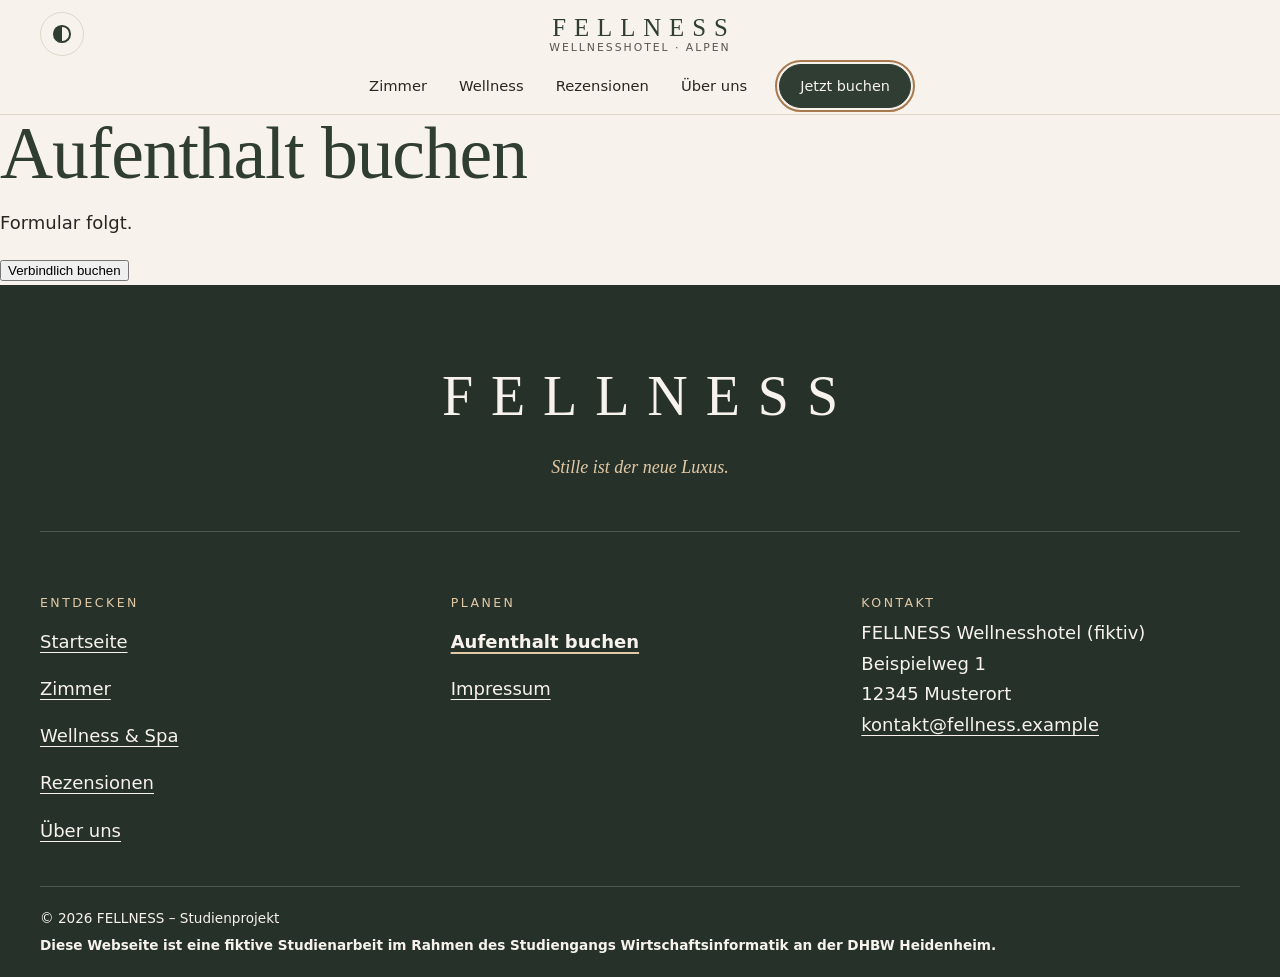
==== commit 95df0cf3: "fix: doppelte header- und footer-Tags entfernt" ====
--- a/buchung.html
+++ b/buchung.html
@@ -7,7 +7,6 @@
   <link rel="stylesheet" href="css/style.css">
 </head>
 <body>
-  <header>
   <input type="checkbox" id="darkmode-toggle" class="visually-hidden">
   <div class="site-wrapper">
     <a class="skip-link" href="#main">Zum Inhalt springen</a>
@@ -32,17 +31,15 @@
         </nav>
       </div>
     </header>
-  </header>
 
-  <main id="main">
-    <h1>Aufenthalt buchen</h1>
-    <p>Formular folgt.</p>
-    <form action="danke.html">
-      <button type="submit">Verbindlich buchen</button>
-    </form>
-  </main>
+    <main id="main">
+      <h1>Aufenthalt buchen</h1>
+      <p>Formular folgt.</p>
+      <form action="danke.html">
+        <button type="submit">Verbindlich buchen</button>
+      </form>
+    </main>
 
-  <footer>
     <footer class="site-footer">
       <div class="container">
         <div class="footer-head">
@@ -84,6 +81,5 @@
       </div>
     </footer>
   </div>
-  </footer>
 </body>
-</html>
+</html>
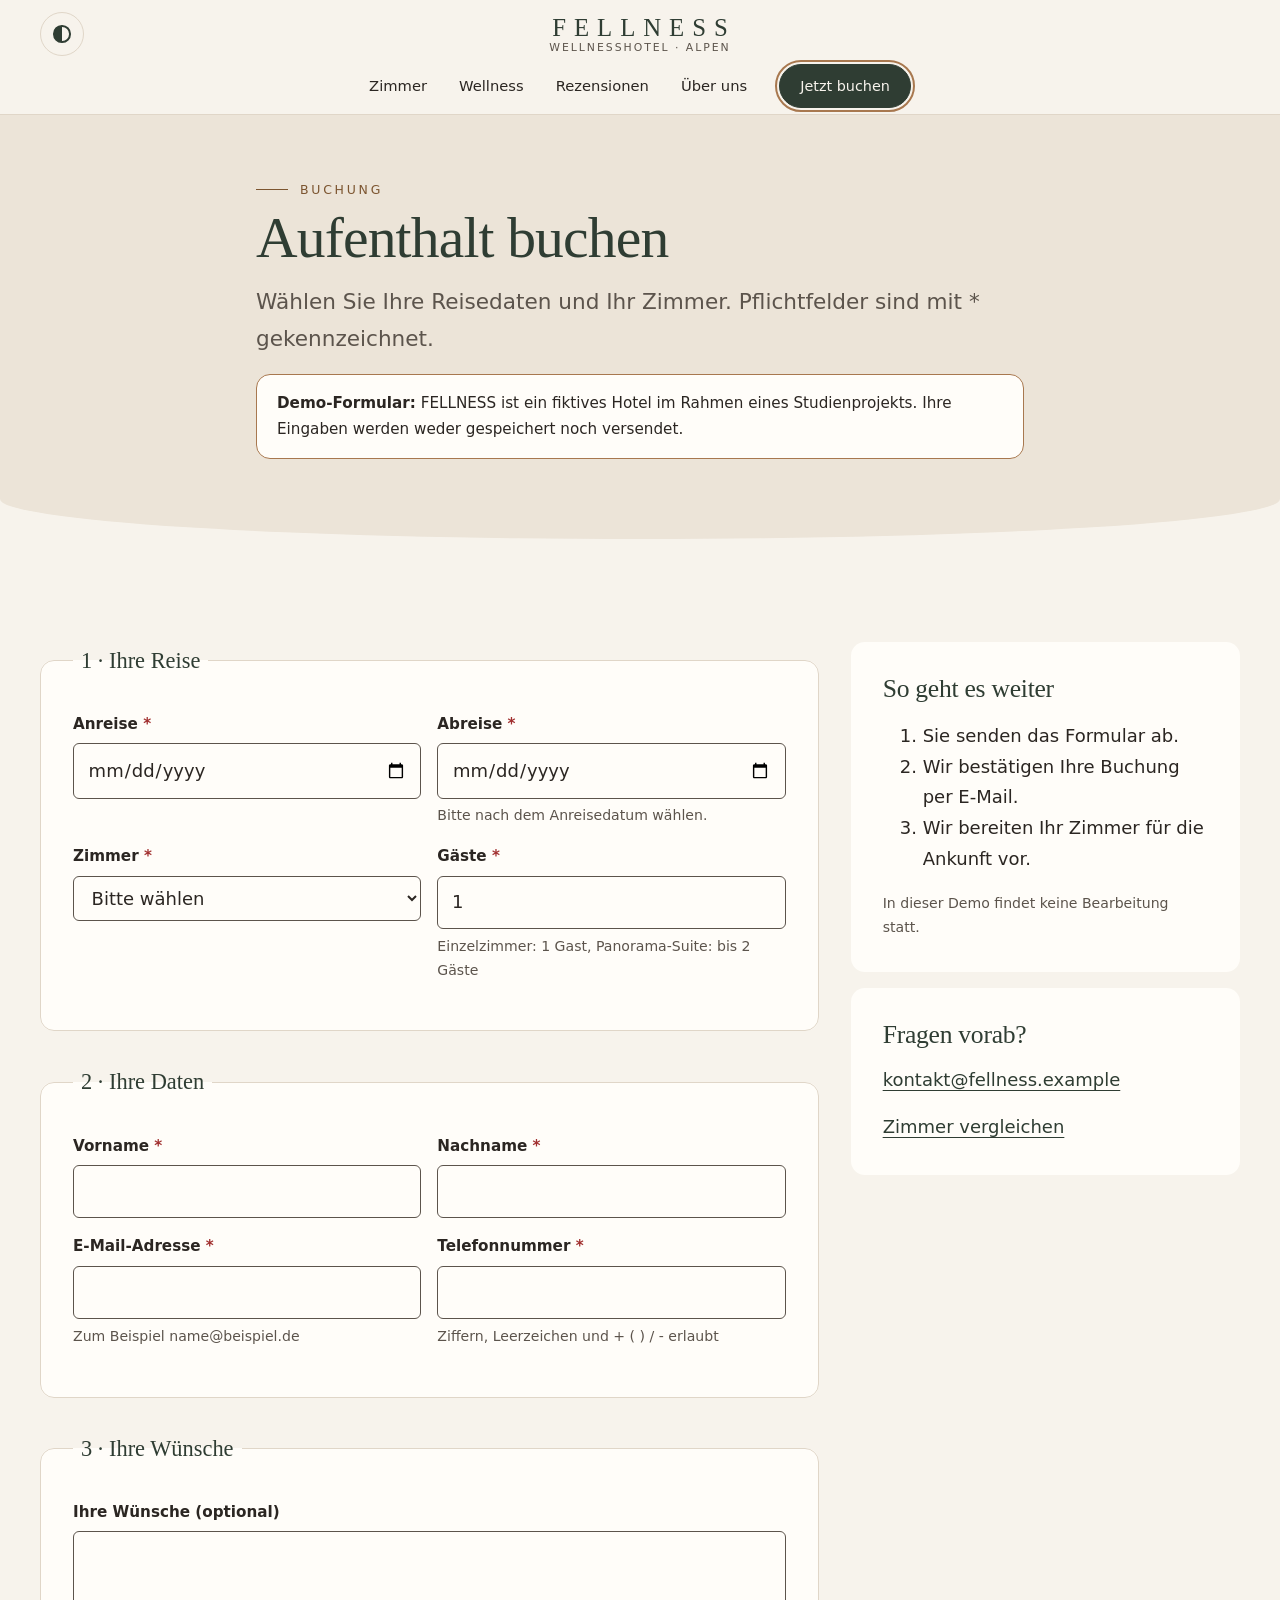
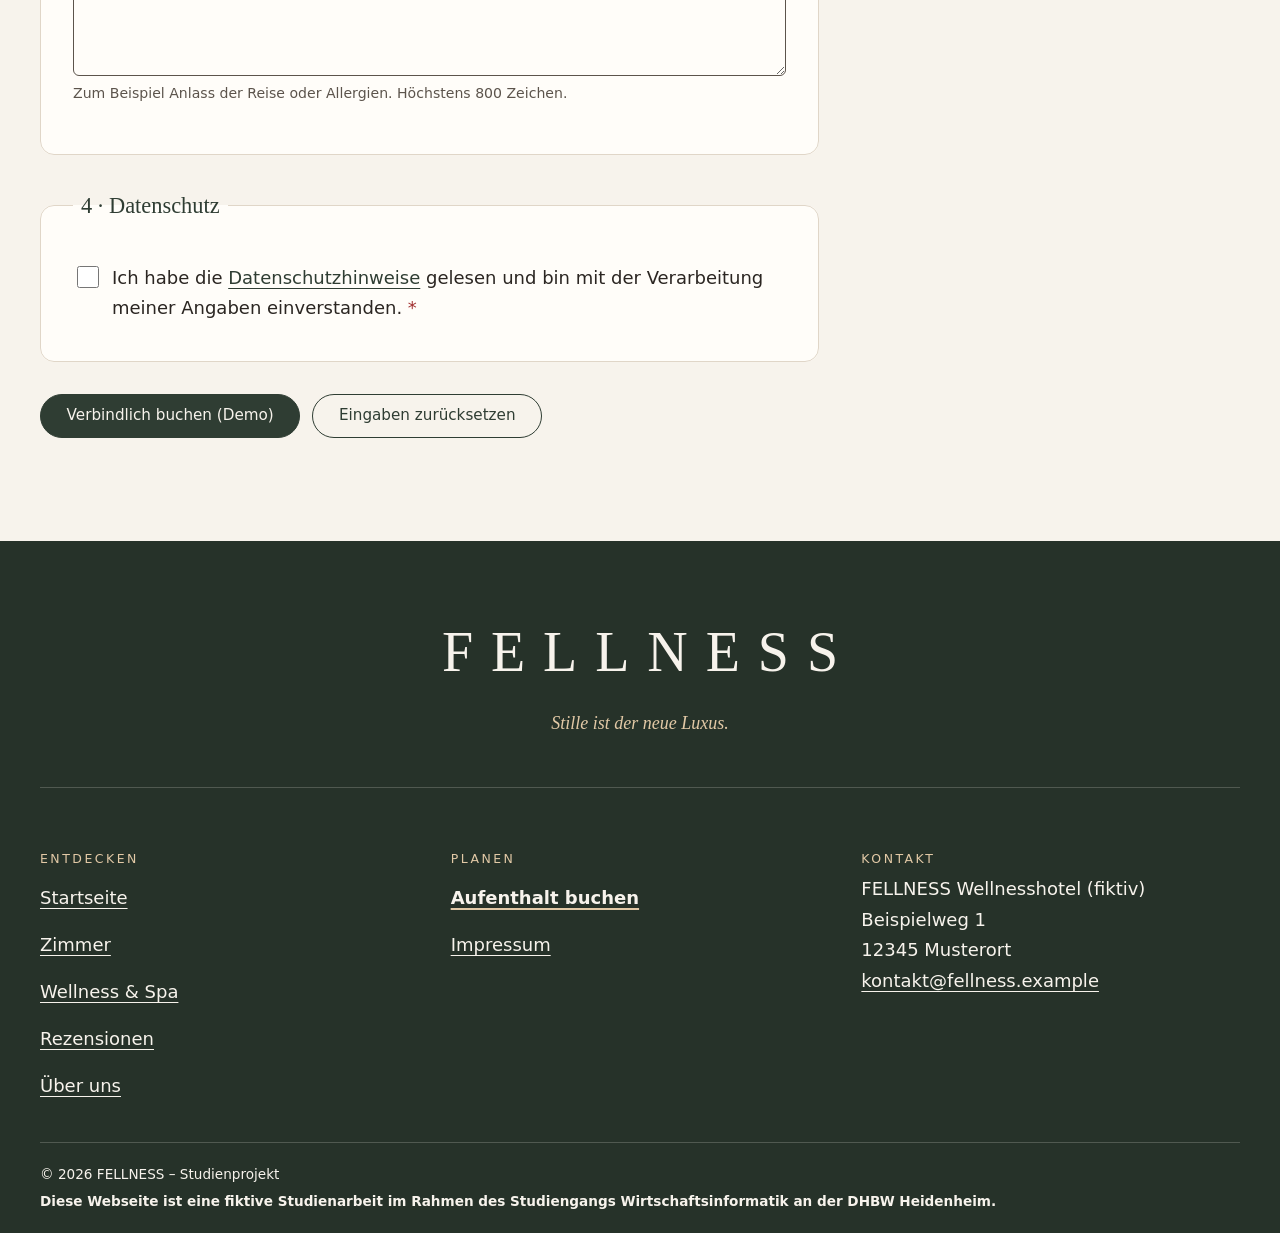
==== commit 27038c7f: "feat: Buchungsformular" ====
--- a/buchung.html
+++ b/buchung.html
@@ -33,11 +33,125 @@
     </header>
 
     <main id="main">
-      <h1>Aufenthalt buchen</h1>
-      <p>Formular folgt.</p>
-      <form action="danke.html">
-        <button type="submit">Verbindlich buchen</button>
-      </form>
+
+      <section class="hero hero--compact" aria-labelledby="seiten-titel">
+        <div class="container container--narrow">
+          <p class="eyebrow">Buchung</p>
+          <h1 id="seiten-titel">Aufenthalt buchen</h1>
+          <p class="lead">Wählen Sie Ihre Reisedaten und Ihr Zimmer. Pflichtfelder sind mit * gekennzeichnet.</p>
+          <p class="notice"><strong>Demo-Formular:</strong> FELLNESS ist ein fiktives Hotel im Rahmen eines Studienprojekts. Ihre Eingaben werden weder gespeichert noch versendet.</p>
+        </div>
+      </section>
+
+      <!-- Layout D: Formular mit Infospalte -->
+      <section class="section" aria-labelledby="formular-titel">
+        <div class="container">
+          <h2 id="formular-titel" class="visually-hidden">Buchungsformular</h2>
+          <div class="form-layout">
+            <!-- Ohne Backend: Das Absenden öffnet nur die Bestätigungsseite danke.html -->
+            <form class="form" action="danke.html" method="get">
+              <fieldset>
+                <legend>1 · Ihre Reise</legend>
+                <div class="form-grid">
+                  <div class="field">
+                    <label for="anreise">Anreise <span class="required-mark" aria-hidden="true">*</span></label>
+                    <input type="date" id="anreise" name="anreise" required min="2026-12-01" max="2028-12-31" aria-describedby="anreise-fehler">
+                    <span class="field-error" id="anreise-fehler">Bitte wählen Sie ein Datum ab dem 01.12.2026.</span>
+                  </div>
+                  <div class="field">
+                    <label for="abreise">Abreise <span class="required-mark" aria-hidden="true">*</span></label>
+                    <input type="date" id="abreise" name="abreise" required min="2026-12-02" max="2029-01-01" aria-describedby="abreise-hinweis abreise-fehler">
+                    <span class="hint" id="abreise-hinweis">Bitte nach dem Anreisedatum wählen.</span>
+                    <span class="field-error" id="abreise-fehler">Bitte wählen Sie ein Datum ab dem 02.12.2026.</span>
+                  </div>
+                  <div class="field">
+                    <label for="zimmer">Zimmer <span class="required-mark" aria-hidden="true">*</span></label>
+                    <select id="zimmer" name="zimmer" required aria-describedby="zimmer-fehler">
+                      <option value="">Bitte wählen</option>
+                      <option>Einzelzimmer (1 Gast)</option>
+                      <option>Panorama-Suite (bis 2 Gäste)</option>
+                    </select>
+                    <span class="field-error" id="zimmer-fehler">Bitte wählen Sie ein Zimmer.</span>
+                  </div>
+                  <div class="field">
+                    <label for="gaeste">Gäste <span class="required-mark" aria-hidden="true">*</span></label>
+                    <input type="number" id="gaeste" name="gaeste" required min="1" max="2" value="1" inputmode="numeric" aria-describedby="gaeste-hinweis gaeste-fehler">
+                    <span class="hint" id="gaeste-hinweis">Einzelzimmer: 1 Gast, Panorama-Suite: bis 2 Gäste</span>
+                    <span class="field-error" id="gaeste-fehler">Bitte 1 oder 2 Gäste angeben.</span>
+                  </div>
+                </div>
+              </fieldset>
+
+              <fieldset>
+                <legend>2 · Ihre Daten</legend>
+                <div class="form-grid">
+                  <div class="field">
+                    <label for="vorname">Vorname <span class="required-mark" aria-hidden="true">*</span></label>
+                    <input type="text" id="vorname" name="vorname" required autocomplete="given-name" aria-describedby="vorname-fehler">
+                    <span class="field-error" id="vorname-fehler">Bitte geben Sie Ihren Vornamen an.</span>
+                  </div>
+                  <div class="field">
+                    <label for="nachname">Nachname <span class="required-mark" aria-hidden="true">*</span></label>
+                    <input type="text" id="nachname" name="nachname" required autocomplete="family-name" aria-describedby="nachname-fehler">
+                    <span class="field-error" id="nachname-fehler">Bitte geben Sie Ihren Nachnamen an.</span>
+                  </div>
+                  <div class="field">
+                    <label for="email">E-Mail-Adresse <span class="required-mark" aria-hidden="true">*</span></label>
+                    <input type="email" id="email" name="email" required autocomplete="email" aria-describedby="email-hinweis email-fehler">
+                    <span class="hint" id="email-hinweis">Zum Beispiel name@beispiel.de</span>
+                    <span class="field-error" id="email-fehler">Bitte geben Sie eine gültige E-Mail-Adresse mit @ an.</span>
+                  </div>
+                  <div class="field">
+                    <label for="telefon">Telefonnummer <span class="required-mark" aria-hidden="true">*</span></label>
+                    <input type="tel" id="telefon" name="telefon" required autocomplete="tel" pattern="[0-9+ ()/-]{6,20}" aria-describedby="telefon-hinweis telefon-fehler">
+                    <span class="hint" id="telefon-hinweis">Ziffern, Leerzeichen und + ( ) / - erlaubt</span>
+                    <span class="field-error" id="telefon-fehler">Bitte geben Sie eine Telefonnummer mit 6 bis 20 Zeichen an.</span>
+                  </div>
+                </div>
+              </fieldset>
+
+              <fieldset>
+                <legend>3 · Ihre Wünsche</legend>
+                <div class="field">
+                  <label for="wuensche">Ihre Wünsche (optional)</label>
+                  <textarea id="wuensche" name="wuensche" rows="4" maxlength="800" aria-describedby="wuensche-hinweis"></textarea>
+                  <span class="hint" id="wuensche-hinweis">Zum Beispiel Anlass der Reise oder Allergien. Höchstens 800 Zeichen.</span>
+                </div>
+              </fieldset>
+
+              <fieldset>
+                <legend>4 · Datenschutz</legend>
+                <label class="choice">
+                  <input type="checkbox" name="datenschutz" required>
+                  <span>Ich habe die <a href="impressum.html">Datenschutzhinweise</a> gelesen und bin mit der Verarbeitung meiner Angaben einverstanden. <span class="required-mark" aria-hidden="true">*</span></span>
+                </label>
+              </fieldset>
+
+              <div class="form-actions">
+                <button class="btn" type="submit">Verbindlich buchen (Demo)</button>
+                <button class="btn btn--outline" type="reset">Eingaben zurücksetzen</button>
+              </div>
+            </form>
+
+            <aside class="form-aside" aria-labelledby="ablauf-titel">
+              <div class="side-box">
+                <h2 id="ablauf-titel">So geht es weiter</h2>
+                <ol>
+                  <li>Sie senden das Formular ab.</li>
+                  <li>Wir bestätigen Ihre Buchung per E-Mail.</li>
+                  <li>Wir bereiten Ihr Zimmer für die Ankunft vor.</li>
+                </ol>
+                <p class="note">In dieser Demo findet keine Bearbeitung statt.</p>
+              </div>
+              <div class="side-box">
+                <h2 id="kontakt-titel">Fragen vorab?</h2>
+                <p><a href="mailto:kontakt@fellness.example">kontakt@fellness.example</a></p>
+                <p><a href="zimmer.html">Zimmer vergleichen</a></p>
+              </div>
+            </aside>
+          </div>
+        </div>
+      </section>
     </main>
 
     <footer class="site-footer">
